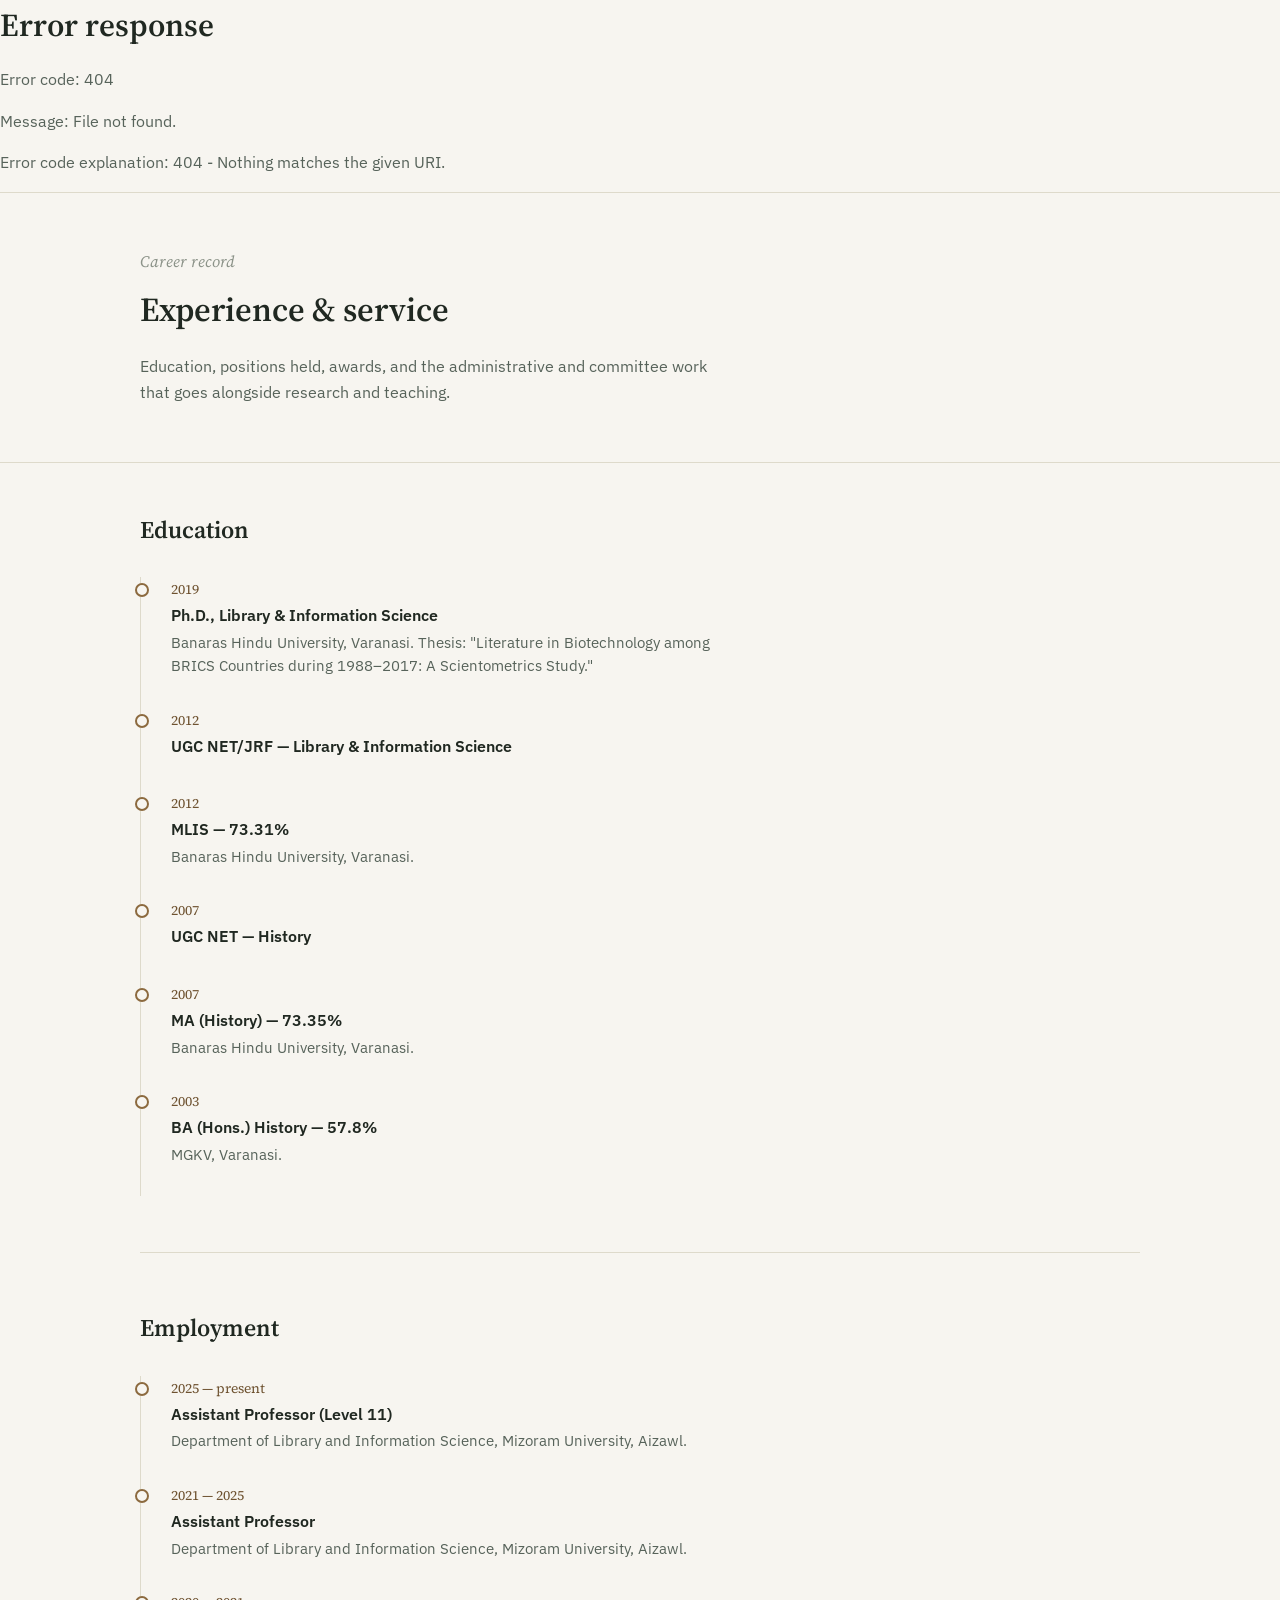
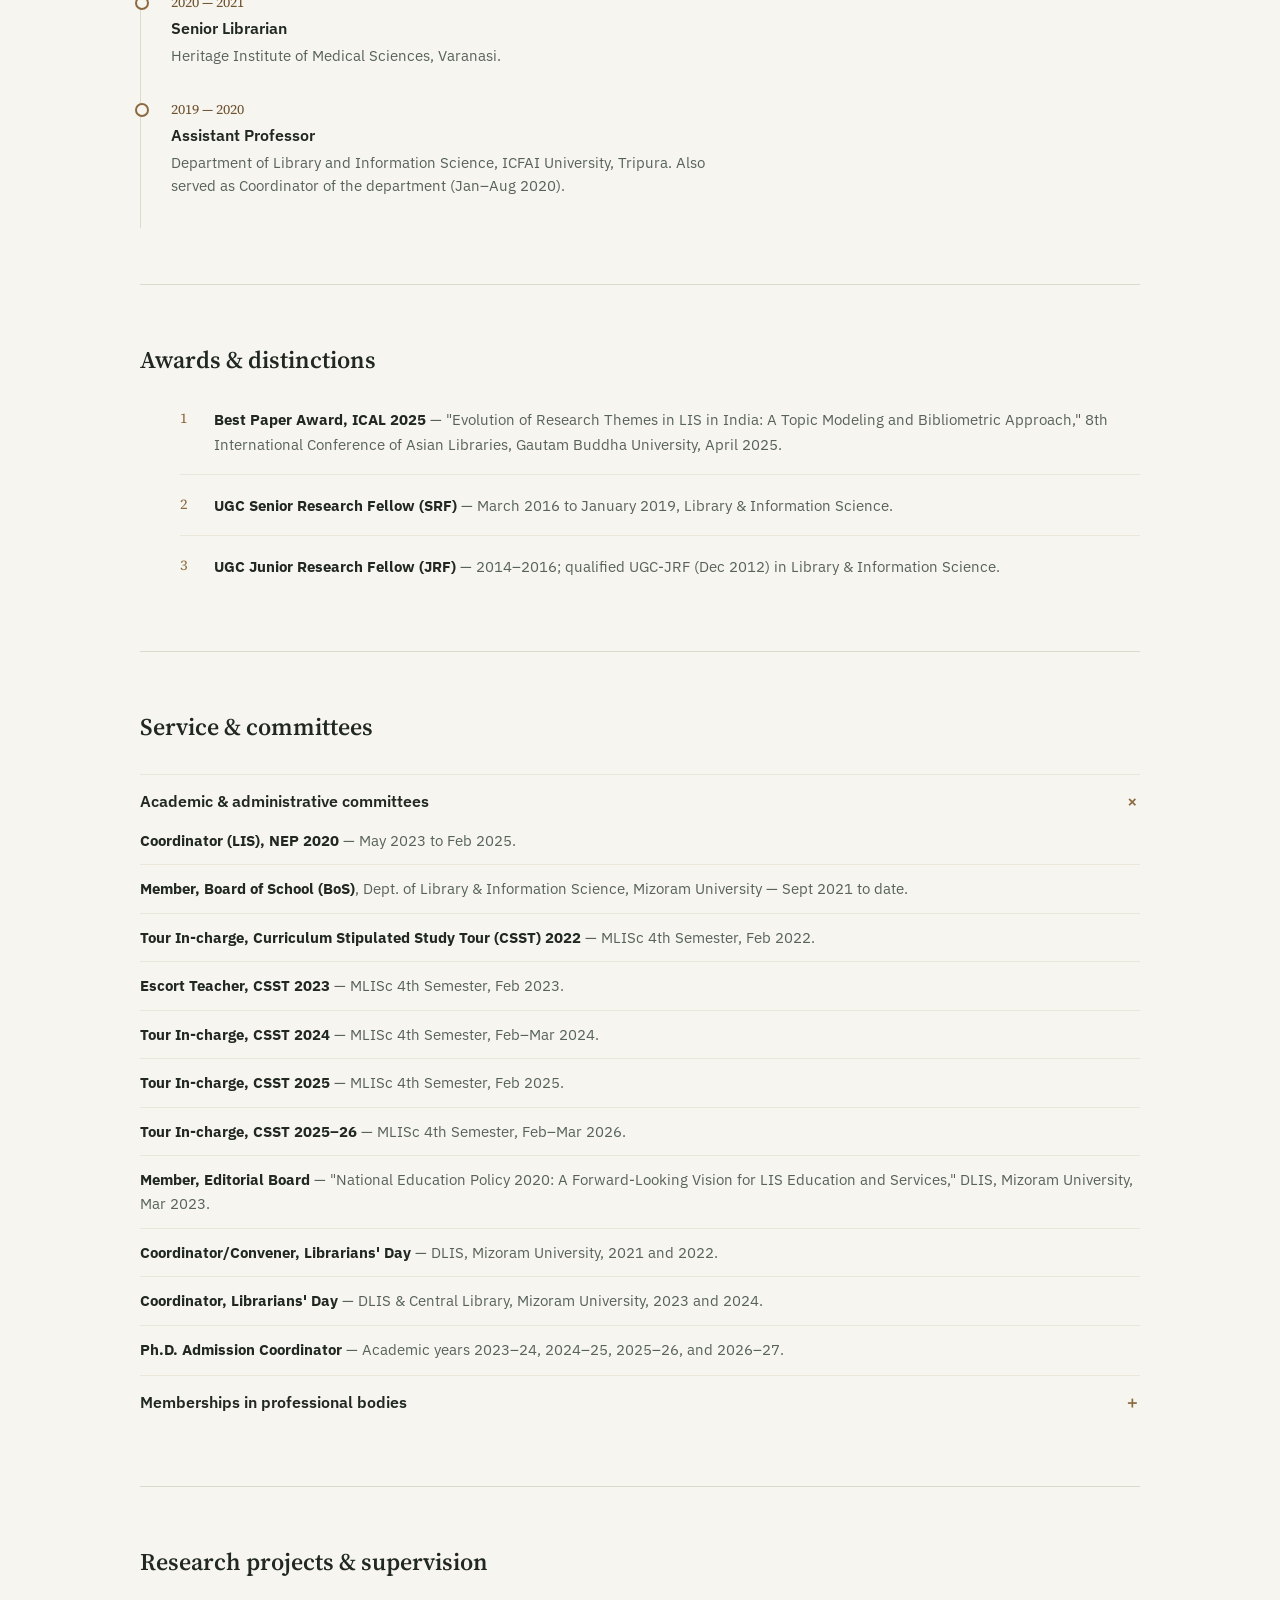
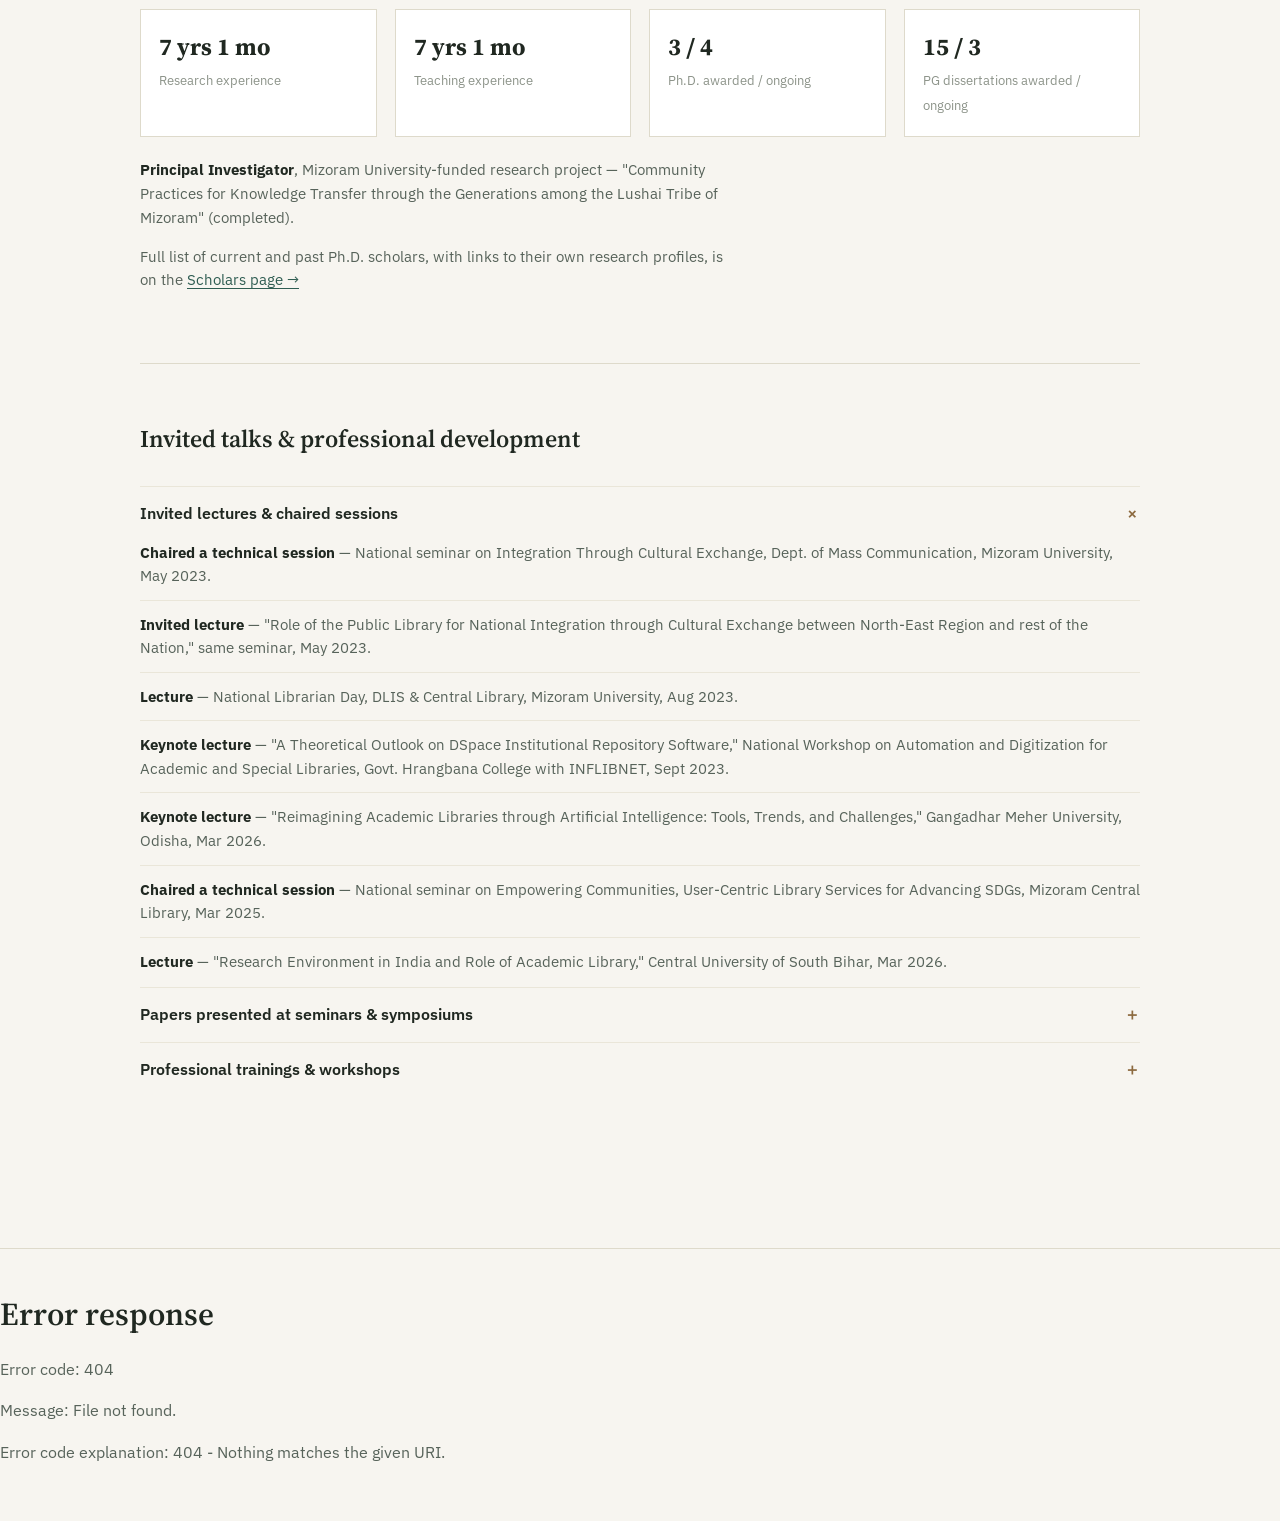
==== experience.html @ 2591b85b "Add files via upload personal website" ====
<!DOCTYPE html>
<html lang="en">
<head>
<meta charset="UTF-8">
<meta name="viewport" content="width=device-width, initial-scale=1.0">
<title>Experience — Manendra Kumar Singh, Ph.D</title>
<link rel="preconnect" href="https://fonts.googleapis.com">
<link rel="preconnect" href="https://fonts.gstatic.com" crossorigin>
<link href="https://fonts.googleapis.com/css2?family=Source+Serif+4:opsz,wght@8..60,400;8..60,600;8..60,700&family=IBM+Plex+Sans:wght@400;500;600&display=swap" rel="stylesheet">
<link rel="stylesheet" href="style.css">
</head>
<body data-page="experience">

<div id="site-nav" class="site-nav"></div>

<header class="page-head">
  <div class="wrap">
    <p class="page-kicker">Career record</p>
    <h1>Experience &amp; service</h1>
    <p class="lede">Education, positions held, awards, and the administrative and committee work that goes alongside research and teaching.</p>
  </div>
</header>

<main>
  <div class="wrap">

    <section style="padding-top:48px;">
      <h2>Education</h2>
      <ul class="timeline">
        <li><span class="tl-year">2019</span><div class="tl-title">Ph.D., Library &amp; Information Science</div><div class="tl-detail">Banaras Hindu University, Varanasi. Thesis: "Literature in Biotechnology among BRICS Countries during 1988–2017: A Scientometrics Study."</div></li>
        <li><span class="tl-year">2012</span><div class="tl-title">UGC NET/JRF — Library &amp; Information Science</div></li>
        <li><span class="tl-year">2012</span><div class="tl-title">MLIS — 73.31%</div><div class="tl-detail">Banaras Hindu University, Varanasi.</div></li>
        <li><span class="tl-year">2007</span><div class="tl-title">UGC NET — History</div></li>
        <li><span class="tl-year">2007</span><div class="tl-title">MA (History) — 73.35%</div><div class="tl-detail">Banaras Hindu University, Varanasi.</div></li>
        <li><span class="tl-year">2003</span><div class="tl-title">BA (Hons.) History — 57.8%</div><div class="tl-detail">MGKV, Varanasi.</div></li>
      </ul>
    </section>

    <section>
      <h2>Employment</h2>
      <ul class="timeline">
        <li><span class="tl-year">2025 — present</span><div class="tl-title">Assistant Professor (Level 11)</div><div class="tl-detail">Department of Library and Information Science, Mizoram University, Aizawl.</div></li>
        <li><span class="tl-year">2021 — 2025</span><div class="tl-title">Assistant Professor</div><div class="tl-detail">Department of Library and Information Science, Mizoram University, Aizawl.</div></li>
        <li><span class="tl-year">2020 — 2021</span><div class="tl-title">Senior Librarian</div><div class="tl-detail">Heritage Institute of Medical Sciences, Varanasi.</div></li>
        <li><span class="tl-year">2019 — 2020</span><div class="tl-title">Assistant Professor</div><div class="tl-detail">Department of Library and Information Science, ICFAI University, Tripura. Also served as Coordinator of the department (Jan–Aug 2020).</div></li>
      </ul>
    </section>

    <section>
      <h2>Awards &amp; distinctions</h2>
      <ol class="numbered-list">
        <li><b>Best Paper Award, ICAL 2025</b> — "Evolution of Research Themes in LIS in India: A Topic Modeling and Bibliometric Approach," 8th International Conference of Asian Libraries, Gautam Buddha University, April 2025.</li>
        <li><b>UGC Senior Research Fellow (SRF)</b> — March 2016 to January 2019, Library &amp; Information Science.</li>
        <li><b>UGC Junior Research Fellow (JRF)</b> — 2014–2016; qualified UGC-JRF (Dec 2012) in Library &amp; Information Science.</li>
      </ol>
    </section>

    <section>
      <h2>Service &amp; committees</h2>
      <details class="simple" open>
        <summary>Academic &amp; administrative committees <span class="summary-toggle">＋</span></summary>
        <ul>
          <li><b>Coordinator (LIS), NEP 2020</b> — May 2023 to Feb 2025.</li>
          <li><b>Member, Board of School (BoS)</b>, Dept. of Library &amp; Information Science, Mizoram University — Sept 2021 to date.</li>
          <li><b>Tour In-charge, Curriculum Stipulated Study Tour (CSST) 2022</b> — MLISc 4th Semester, Feb 2022.</li>
          <li><b>Escort Teacher, CSST 2023</b> — MLISc 4th Semester, Feb 2023.</li>
          <li><b>Tour In-charge, CSST 2024</b> — MLISc 4th Semester, Feb–Mar 2024.</li>
          <li><b>Tour In-charge, CSST 2025</b> — MLISc 4th Semester, Feb 2025.</li>
          <li><b>Tour In-charge, CSST 2025–26</b> — MLISc 4th Semester, Feb–Mar 2026.</li>
          <li><b>Member, Editorial Board</b> — "National Education Policy 2020: A Forward-Looking Vision for LIS Education and Services," DLIS, Mizoram University, Mar 2023.</li>
          <li><b>Coordinator/Convener, Librarians' Day</b> — DLIS, Mizoram University, 2021 and 2022.</li>
          <li><b>Coordinator, Librarians' Day</b> — DLIS &amp; Central Library, Mizoram University, 2023 and 2024.</li>
          <li><b>Ph.D. Admission Coordinator</b> — Academic years 2023–24, 2024–25, 2025–26, and 2026–27.</li>
        </ul>
      </details>
      <details class="simple">
        <summary>Memberships in professional bodies <span class="summary-toggle">＋</span></summary>
        <ul>
          <li><b>Indian Library Association (ILA)</b>, New Delhi — Life Member.</li>
          <li><b>Association for Information Science and Technology (ASIS&amp;T)</b> — Annual Member, Tier 2 Developing Nation Professional Frequency.</li>
        </ul>
      </details>
    </section>

    <section>
      <h2>Research projects &amp; supervision</h2>
      <div class="stat-grid">
        <div class="stat-card"><b>7 yrs 1 mo</b><span>Research experience</span></div>
        <div class="stat-card"><b>7 yrs 1 mo</b><span>Teaching experience</span></div>
        <div class="stat-card"><b>3 / 4</b><span>Ph.D. awarded / ongoing</span></div>
        <div class="stat-card"><b>15 / 3</b><span>PG dissertations awarded / ongoing</span></div>
      </div>
      <p style="margin-top:20px; font-size:.95rem;">
        <b style="color:var(--ink);">Principal Investigator</b>, Mizoram University-funded research project —
        "Community Practices for Knowledge Transfer through the Generations among the Lushai Tribe of
        Mizoram" (completed).
      </p>
      <p style="font-size:.92rem;">Full list of current and past Ph.D. scholars, with links to their own research profiles, is on the <a href="scholars.html">Scholars page →</a></p>
    </section>

    <section>
      <h2>Invited talks &amp; professional development</h2>
      <details class="simple" open>
        <summary>Invited lectures &amp; chaired sessions <span class="summary-toggle">＋</span></summary>
        <ul>
          <li><b>Chaired a technical session</b> — National seminar on Integration Through Cultural Exchange, Dept. of Mass Communication, Mizoram University, May 2023.</li>
          <li><b>Invited lecture</b> — "Role of the Public Library for National Integration through Cultural Exchange between North-East Region and rest of the Nation," same seminar, May 2023.</li>
          <li><b>Lecture</b> — National Librarian Day, DLIS &amp; Central Library, Mizoram University, Aug 2023.</li>
          <li><b>Keynote lecture</b> — "A Theoretical Outlook on DSpace Institutional Repository Software," National Workshop on Automation and Digitization for Academic and Special Libraries, Govt. Hrangbana College with INFLIBNET, Sept 2023.</li>
          <li><b>Keynote lecture</b> — "Reimagining Academic Libraries through Artificial Intelligence: Tools, Trends, and Challenges," Gangadhar Meher University, Odisha, Mar 2026.</li>
          <li><b>Chaired a technical session</b> — National seminar on Empowering Communities, User-Centric Library Services for Advancing SDGs, Mizoram Central Library, Mar 2025.</li>
          <li><b>Lecture</b> — "Research Environment in India and Role of Academic Library," Central University of South Bihar, Mar 2026.</li>
        </ul>
      </details>
      <details class="simple">
        <summary>Papers presented at seminars &amp; symposiums <span class="summary-toggle">＋</span></summary>
        <ul>
          <li>Digital India and Library Professionals — National Seminar on Librarianship in the 21st Century, BHU, Feb 2016.</li>
          <li>Role of Digital India Project in Community Information Service — National Conference on Conceptualizing the Social Responsibilities of Libraries, BHU, Mar 2017.</li>
          <li>Use of Open-Source Learning Management System in Indian Public Libraries — BHU, Nov 2017.</li>
          <li>Kumar Sumit &amp; <b>Manendra Kumar Singh</b>, "Beyond Vocabulary: Reclaiming Subject Access for Indigenous and Minority Knowledge Communities" — IFLA WLIC, Busan, South Korea, Aug 2026.</li>
          <li>Kumar Sumit &amp; <b>Manendra Kumar Singh</b>, "Beyond Publication Growth: Measuring Semantic Maturity in Scholarly Topics" — SIG MET-STI Symposium, 89th ASIS&amp;T Annual Meeting, Bangkok, Nov 2026.</li>
          <li>Kumar Sumit &amp; <b>Manendra Kumar Singh</b>, "Bridging Representation Gaps: Culturally Grounded Retrieval in Indigenous Multilingual OPACs" (poster) — 89th ASIS&amp;T Annual Meeting, Bangkok, Nov 2026.</li>
        </ul>
      </details>
      <details class="simple">
        <summary>Professional trainings &amp; workshops <span class="summary-toggle">＋</span></summary>
        <ul>
          <li>National Workshop on Library Automation (KOHA), Content Management (Joomla) &amp; Data Migration — Biju Patnaik Central Library, NIT Rourkela, May 2014.</li>
          <li>Author Workshop — Springer Nature, BHU &amp; IIT (BHU) Varanasi, Oct 2016.</li>
          <li>Literature Search: Tools &amp; Techniques — National Workshop on Research Methodology, Parshwanath Vidyapeeth, Varanasi, May 2017.</li>
          <li>SAKSHAM-IT Champion Training Program — Microsoft, BHU, Dec 2017.</li>
          <li>4-Week Induction/Orientation Program for Faculty — Teaching Learning Centre, Ramanujan College, University of Delhi, Jun–Jul 2021.</li>
          <li>Refresher Course in Library and Information Science — UGC &amp; HRDC, Mizoram University, Oct 2022.</li>
          <li>Hands-on Workshop on ICT (FDP) — NIEPA New Delhi with Dept. of Education, Mizoram University, Dec 2023.</li>
          <li>DELNET IIT-Delhi Webinar — "CORAL: An Open Source Electronic Resource Management Software," Mar 2024.</li>
          <li>DELNET IIT-Delhi Webinar — "Unleashing the Power of Data Analytics: Shaping the Future of an Innovative Research Ecosystem," Mar 2024.</li>
          <li>NEP 2020 Orientation &amp; Sensitization Programme (MM-TTP) — Central University of Punjab, Bathinda, Aug 2024.</li>
          <li>Workshop on Digital Media Text Analysis — DLIS &amp; Dept. of Mass Communication with DST-TEC, Mizoram University, Sept 2024.</li>
        </ul>
      </details>
    </section>

  </div>
</main>

<footer id="site-footer" class="site-foot"></footer>

<script src="script.js"></script>
</body>
</html>
---- style.css ----
/* ---------------------------------------------------
   Dr. Manendra Kumar Singh — multi-page academic site
   Tokens (carried over from the CV site for brand continuity)
--------------------------------------------------- */
:root{
  --bg:        #F7F5F0;
  --surface:   #FFFFFF;
  --ink:       #202821;
  --ink-soft:  #57635A;
  --ink-faint: #8C9389;
  --accent:    #8C6A3F;
  --accent-ink:#6E5230;
  --pine:      #2F5D52;
  --pine-soft: #E7EEEB;
  --line:      #DEDACB;
  --line-soft: #EAE6D9;

  --serif: "Source Serif 4", Georgia, "Times New Roman", serif;
  --sans:  "IBM Plex Sans", -apple-system, BlinkMacSystemFont, "Segoe UI", sans-serif;

  --page-max: 1080px;
}

*{ box-sizing:border-box; }
html{ scroll-behavior:smooth; }
@media (prefers-reduced-motion: reduce){
  html{ scroll-behavior:auto; }
  *{ animation-duration:.01ms !important; transition-duration:.01ms !important; }
}

body{
  margin:0;
  background:var(--bg);
  color:var(--ink);
  font-family:var(--sans);
  font-size:16px;
  line-height:1.6;
  -webkit-font-smoothing:antialiased;
}

a{ color:var(--pine); text-decoration-thickness:1px; text-underline-offset:3px; }
a:hover{ color:var(--accent-ink); }
a:focus-visible, button:focus-visible, summary:focus-visible{
  outline:2px solid var(--pine);
  outline-offset:3px;
}

h1,h2,h3,h4{ font-family:var(--serif); font-weight:600; color:var(--ink); margin:0 0 .5em; }
p{ margin:0 0 1em; color:var(--ink-soft); max-width:66ch; }
ul{ margin:0; padding:0; }
li{ list-style:none; }

.wrap{ max-width:var(--page-max); margin:0 auto; padding:0 40px; }

/* ---------------------------------------------------
   Navbar
--------------------------------------------------- */
.site-nav{
  position:sticky;
  top:0;
  z-index:50;
  background:rgba(247,245,240,.92);
  backdrop-filter:blur(6px);
  border-bottom:1px solid var(--line);
}
.nav-inner{
  max-width:var(--page-max);
  margin:0 auto;
  padding:0 40px;
  display:flex;
  align-items:center;
  justify-content:space-between;
  height:68px;
}
.nav-brand{
  font-family:var(--serif);
  font-size:1.05rem;
  color:var(--ink);
  text-decoration:none;
}
.nav-brand span{ color:var(--ink-faint); font-size:.85rem; display:block; font-family:var(--sans); }
.nav-links{ display:flex; align-items:center; gap:28px; }
.nav-links a{
  font-size:.92rem;
  color:var(--ink-soft);
  text-decoration:none;
}
.nav-links a:hover{ color:var(--ink); }
.nav-links a.current{ color:var(--ink); font-weight:600; border-bottom:2px solid var(--accent); padding-bottom:4px; }
.nav-cv{
  padding:8px 16px;
  background:var(--ink);
  color:var(--bg) !important;
  font-size:.85rem;
  font-weight:600;
  text-decoration:none !important;
  border:1px solid var(--ink);
}
.nav-cv:hover{ background:var(--pine); border-color:var(--pine); }

.nav-toggle{ display:none; background:none; border:1px solid var(--line); padding:8px 10px; font-size:1rem; cursor:pointer; color:var(--ink); }

@media (max-width:820px){
  .nav-inner{ padding:0 20px; }
  .nav-links{
    position:absolute;
    top:68px; left:0; right:0;
    background:var(--bg);
    border-bottom:1px solid var(--line);
    flex-direction:column;
    align-items:flex-start;
    gap:0;
    padding:8px 20px 16px;
    display:none;
  }
  .nav-links.open{ display:flex; }
  .nav-links a{ width:100%; padding:12px 0; border-bottom:1px solid var(--line-soft); }
  .nav-links a.current{ border-bottom:1px solid var(--line-soft); }
  .nav-cv{ margin-top:8px; }
  .nav-toggle{ display:block; }
}

/* ---------------------------------------------------
   Page header (per-page title band)
--------------------------------------------------- */
.page-head{ padding:56px 0 40px; border-bottom:1px solid var(--line); }
.page-kicker{ font-family:var(--serif); font-style:italic; color:var(--ink-faint); margin-bottom:8px; }
.page-head h1{ font-size:2.1rem; max-width:24ch; }
.page-head .lede{ font-size:1.02rem; max-width:60ch; }

main{ padding-bottom:96px; }
section{ padding:56px 0; border-bottom:1px solid var(--line); }
section:last-of-type{ border-bottom:none; }
.section-label{
  font-family:var(--serif);
  font-size:.85rem;
  color:var(--accent);
  margin-bottom:6px;
}
section > h2{ font-size:1.5rem; margin-bottom:28px; }

/* ---------------------------------------------------
   Hero (home page)
--------------------------------------------------- */
.hero{ padding:64px 0 0; border-bottom:none; }
.hero-grid{ display:grid; grid-template-columns:1.3fr .7fr; gap:56px; align-items:center; }
.hero-eyebrow{ font-size:.9rem; color:var(--ink-faint); margin-bottom:14px; }
.hero h1{ font-size:2.9rem; line-height:1.12; max-width:15ch; margin-bottom:20px; }
.hero .lede{ font-size:1.1rem; max-width:56ch; }
.hero-actions{ display:flex; gap:12px; margin-top:28px; flex-wrap:wrap; }
.btn{
  display:inline-block;
  padding:11px 20px;
  font-size:.9rem;
  font-weight:600;
  text-decoration:none !important;
  border:1px solid var(--ink);
}
.btn-solid{ background:var(--ink); color:var(--bg) !important; }
.btn-solid:hover{ background:var(--pine); border-color:var(--pine); }
.btn-outline{ background:transparent; color:var(--ink) !important; }
.btn-outline:hover{ border-color:var(--pine); color:var(--pine) !important; }

.hero-photo{
  width:100%;
  aspect-ratio:1/1.05;
  object-fit:cover;
  object-position:top center;
  border:1px solid var(--line);
  background:var(--surface);
}

.icon-row{ display:flex; gap:16px; margin-top:22px; flex-wrap:wrap; }
.icon-row a{ font-size:.85rem; color:var(--ink-soft); text-decoration:none; }
.icon-row a:hover{ color:var(--pine); }

/* ---- Stat strip ---- */
.stat-strip{
  display:grid;
  grid-template-columns:repeat(4,1fr);
  border:1px solid var(--line);
  margin-top:56px;
}
.stat-strip .stat{
  padding:24px 22px;
  border-right:1px solid var(--line);
}
.stat-strip .stat:last-child{ border-right:none; }
.stat-strip b{ display:block; font-family:var(--serif); font-size:2rem; }
.stat-strip span{ font-size:.8rem; color:var(--ink-faint); }

/* ---- Research narrative blocks ---- */
.research-grid{ display:grid; grid-template-columns:repeat(3,1fr); gap:28px; margin-top:32px; }
.research-card{ border-top:2px solid var(--accent); padding-top:14px; }
.research-card h3{ font-size:1.05rem; margin-bottom:8px; }
.research-card p{ font-size:.92rem; }

.pill-list{ display:flex; flex-wrap:wrap; gap:10px; margin-top:20px; }
.pill-list li{ font-size:.85rem; padding:7px 14px; border:1px solid var(--line); color:var(--ink-soft); background:var(--surface); }

/* ---- Highlights strip ---- */
.highlight-card{
  display:flex;
  gap:18px;
  align-items:flex-start;
  padding:20px;
  background:var(--surface);
  border:1px solid var(--line);
  margin-top:16px;
}
.highlight-card .mark{ font-family:var(--serif); color:var(--accent); font-size:1.1rem; }
.highlight-card h4{ font-size:.98rem; margin-bottom:4px; }
.highlight-card p{ font-size:.88rem; margin:0; }

/* ---------------------------------------------------
   Publications page
--------------------------------------------------- */
.pub-cat-block{ margin-bottom:44px; }
.pub-cat-head{ display:flex; align-items:baseline; justify-content:space-between; border-bottom:1px solid var(--line); padding-bottom:10px; margin-bottom:20px; }
.pub-cat-head h2{ font-size:1.2rem; margin:0; }
.pub-cat-head .count{ font-size:.8rem; color:var(--ink-faint); }

.pub-card{ padding:16px 0; border-bottom:1px solid var(--line-soft); }
.pub-card:last-child{ border-bottom:none; }
.pub-kicker{ font-size:.75rem; color:var(--ink-faint); text-transform:uppercase; letter-spacing:.04em; margin-bottom:4px; }
.pub-title{ font-family:var(--serif); font-size:1.02rem; margin-bottom:4px; }
.pub-title a{ color:var(--ink); }
.pub-title a:hover{ color:var(--pine); }
.pub-meta{ font-size:.86rem; color:var(--ink-soft); margin:0; }
.pub-meta b{ color:var(--ink); }

details.pub-toggle{ margin-top:8px; }
details.pub-toggle summary{
  cursor:pointer; list-style:none; display:flex; align-items:center; gap:8px;
  font-size:.88rem; color:var(--pine); font-weight:600;
}
details.pub-toggle summary::-webkit-details-marker{ display:none; }
details.pub-toggle summary::after{ content:"Show all →"; }
details.pub-toggle[open] summary::after{ content:"Show fewer ↑"; }

/* ---------------------------------------------------
   Timeline (experience page)
--------------------------------------------------- */
.timeline{ border-left:1px solid var(--line); margin-top:8px; }
.timeline li{ position:relative; padding:2px 0 30px 30px; }
.timeline li::before{
  content:""; position:absolute; left:-6px; top:6px; width:10px; height:10px;
  background:var(--bg); border:2px solid var(--accent); border-radius:50%;
}
.tl-year{ font-family:var(--serif); font-size:.86rem; color:var(--accent-ink); display:block; margin-bottom:2px; }
.tl-title{ font-weight:600; margin-bottom:2px; }
.tl-detail{ font-size:.92rem; color:var(--ink-soft); max-width:62ch; }

.numbered-list{ counter-reset:item; }
.numbered-list li{
  counter-increment:item; position:relative; padding:0 0 18px 34px; color:var(--ink-soft);
  font-size:.95rem; border-bottom:1px solid var(--line-soft); margin-bottom:18px;
}
.numbered-list li:last-child{ border-bottom:none; margin-bottom:0; padding-bottom:0; }
.numbered-list li::before{ content:counter(item); position:absolute; left:0; top:0; font-family:var(--serif); color:var(--accent); font-size:.9rem; }
.numbered-list li b{ color:var(--ink); }

details.simple{ border-top:1px solid var(--line-soft); padding:14px 0; }
details.simple summary{ cursor:pointer; list-style:none; font-weight:600; display:flex; justify-content:space-between; align-items:center; }
details.simple summary::-webkit-details-marker{ display:none; }
details.simple .summary-toggle{ color:var(--accent); }
details.simple[open] .summary-toggle{ transform:rotate(45deg); display:inline-block; }
details.simple ul{ margin-top:14px; }
details.simple ul li{ padding:0 0 12px; font-size:.92rem; color:var(--ink-soft); border-bottom:1px solid var(--line-soft); margin-bottom:12px; }
details.simple ul li:last-child{ border:none; margin:0; padding:0; }
details.simple ul li b{ color:var(--ink); }

.sup-table{ width:100%; border-collapse:collapse; font-size:.9rem; margin-top:12px; }
.sup-table th{ text-align:left; font-family:var(--serif); font-weight:600; padding:8px 12px 8px 0; border-bottom:1px solid var(--line); color:var(--ink-faint); font-size:.78rem; }
.sup-table td{ padding:12px 12px 12px 0; border-bottom:1px solid var(--line-soft); color:var(--ink-soft); vertical-align:top; }
.sup-table td:first-child{ color:var(--ink); font-weight:600; width:1%; white-space:nowrap; }
.status{ display:inline-block; padding:2px 8px; font-size:.72rem; border:1px solid var(--line); color:var(--ink-soft); }
.status.done{ border-color:var(--pine); color:var(--pine); }

.stat-grid{ display:grid; grid-template-columns:repeat(auto-fit,minmax(150px,1fr)); gap:18px; margin-bottom:8px; }
.stat-card{ border:1px solid var(--line); background:var(--surface); padding:18px; }
.stat-card b{ display:block; font-family:var(--serif); font-size:1.5rem; }
.stat-card span{ font-size:.8rem; color:var(--ink-faint); }

/* ---------------------------------------------------
   Scholars page — card grid
--------------------------------------------------- */
.scholar-grid{ display:grid; grid-template-columns:repeat(auto-fill,minmax(240px,1fr)); gap:28px; margin-top:8px; }
.scholar-card{ border:1px solid var(--line); background:var(--surface); display:flex; flex-direction:column; }
.scholar-photo{
  width:100%; aspect-ratio:1/1; object-fit:cover; object-position:top center;
  background:var(--pine-soft); display:flex; align-items:center; justify-content:center;
  color:var(--ink-faint); font-family:var(--serif); font-size:.85rem; text-align:center; padding:16px;
  border-bottom:1px solid var(--line);
}
.scholar-photo.placeholder{ border-bottom-style:dashed; }
.scholar-body{ padding:18px; display:flex; flex-direction:column; gap:8px; flex:1; }
.scholar-name{ font-family:var(--serif); font-size:1.05rem; }
.scholar-thesis{ font-size:.86rem; color:var(--ink-soft); flex:1; }
.scholar-foot{ display:flex; align-items:center; justify-content:space-between; margin-top:auto; padding-top:8px; }
.scholar-link{ font-size:.82rem; font-weight:600; }
.scholar-link.placeholder{ color:var(--ink-faint); border-bottom:1px dashed var(--ink-faint); text-decoration:none; }

/* ---------------------------------------------------
   Footer
--------------------------------------------------- */
.site-foot{ border-top:1px solid var(--line); padding:40px 0; }
.foot-inner{ display:flex; justify-content:space-between; align-items:flex-start; flex-wrap:wrap; gap:24px; }
.foot-inner .contact-links{ display:flex; gap:18px; flex-wrap:wrap; }
.foot-inner .contact-links a{ font-size:.85rem; color:var(--ink-soft); text-decoration:none; }
.foot-inner .contact-links a:hover{ color:var(--pine); }
.foot-copy{ font-size:.8rem; color:var(--ink-faint); }

/* ---------------------------------------------------
   Responsive
--------------------------------------------------- */
@media (max-width:820px){
  .wrap{ padding:0 20px; }
  .hero-grid{ grid-template-columns:1fr; }
  .hero h1{ font-size:2.1rem; }
  .hero-photo{ max-width:260px; }
  .stat-strip{ grid-template-columns:repeat(2,1fr); }
  .stat-strip .stat:nth-child(2){ border-right:none; }
  .research-grid{ grid-template-columns:1fr; }
  .page-head{ padding:36px 0 28px; }
  section{ padding:40px 0; }
}
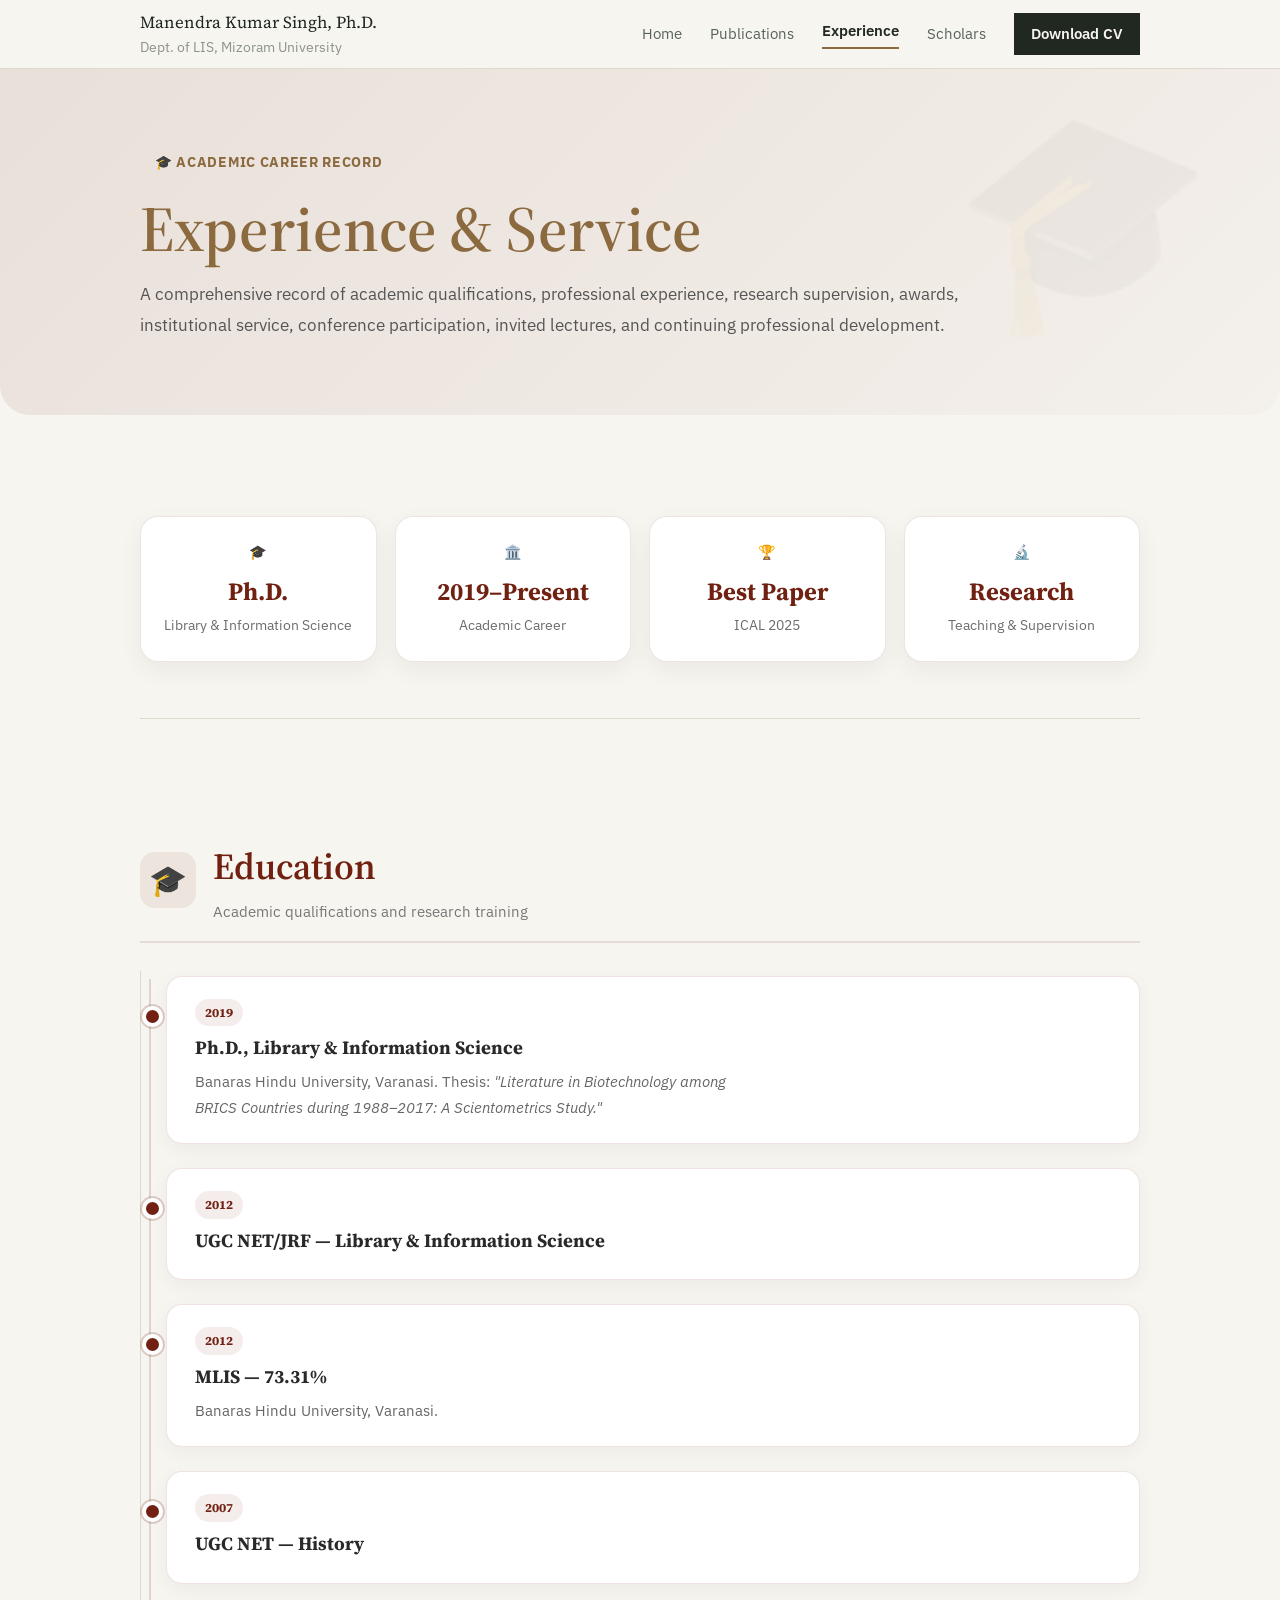
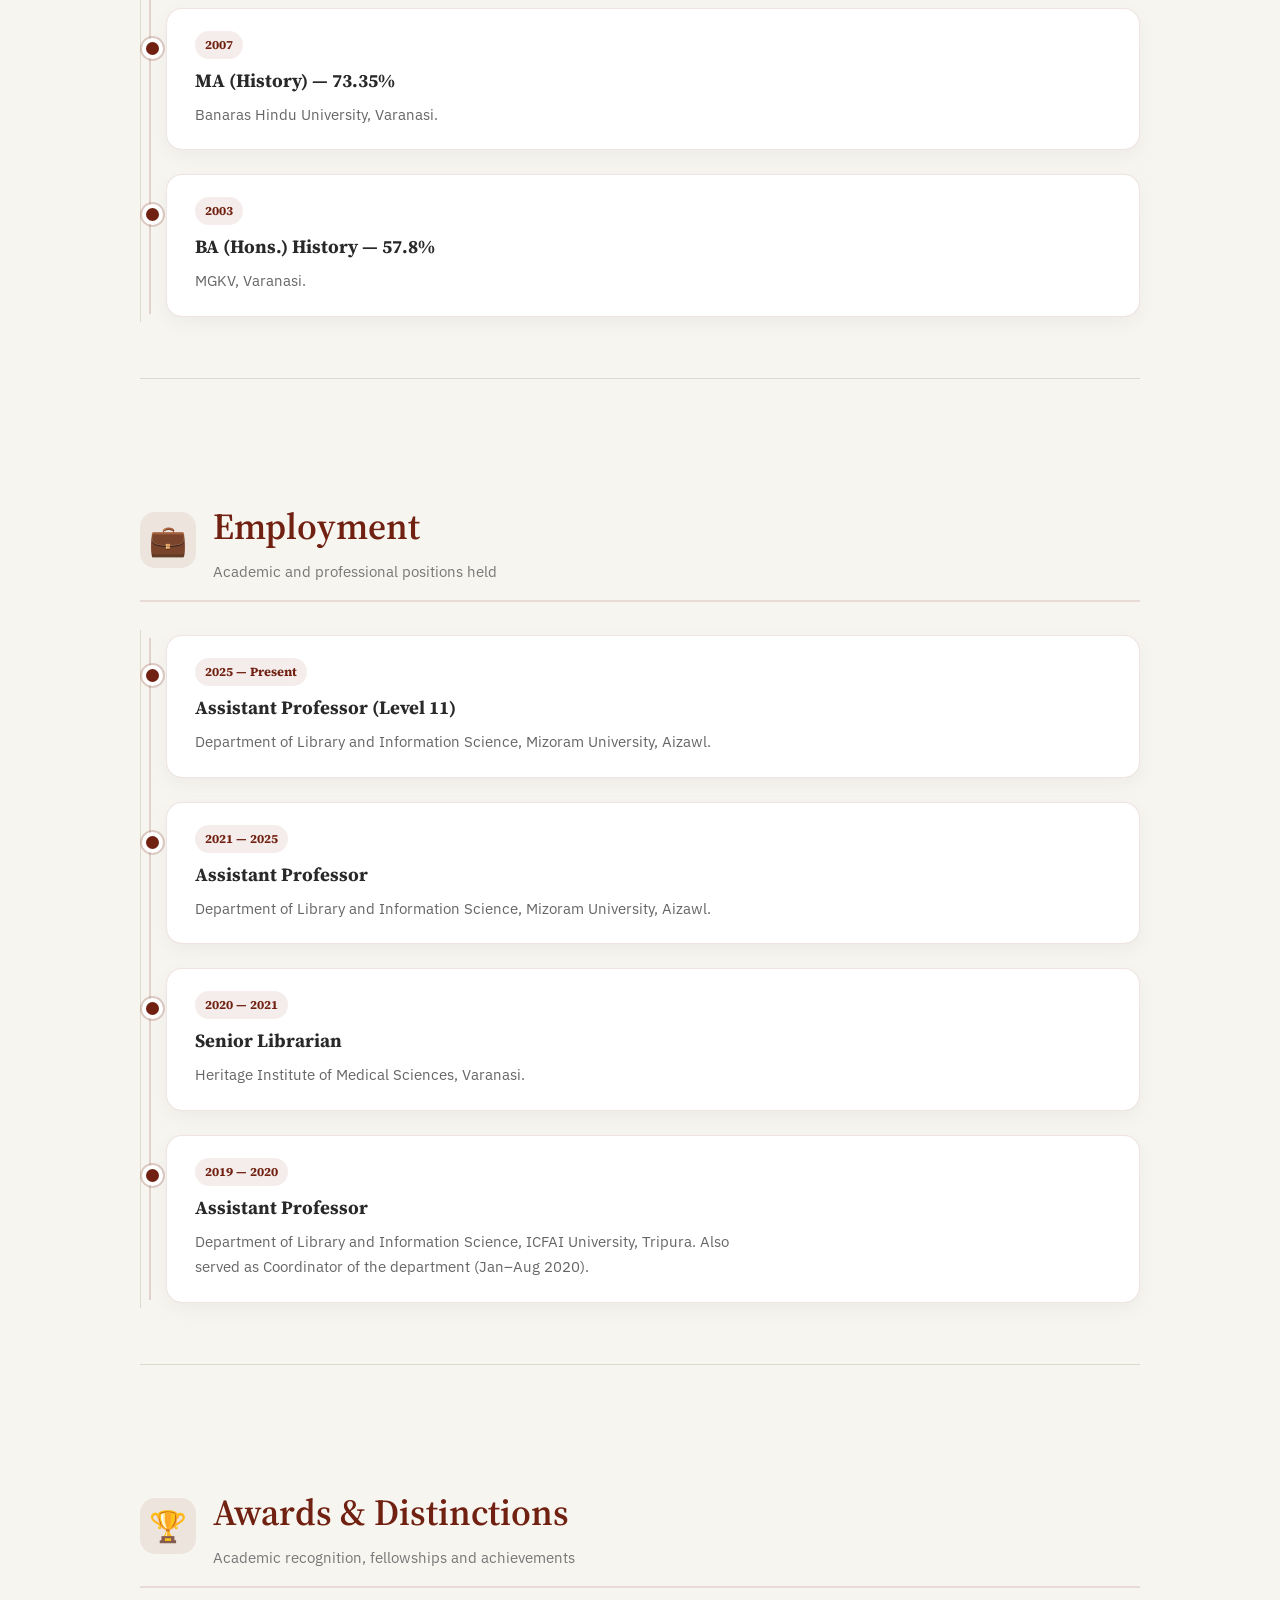
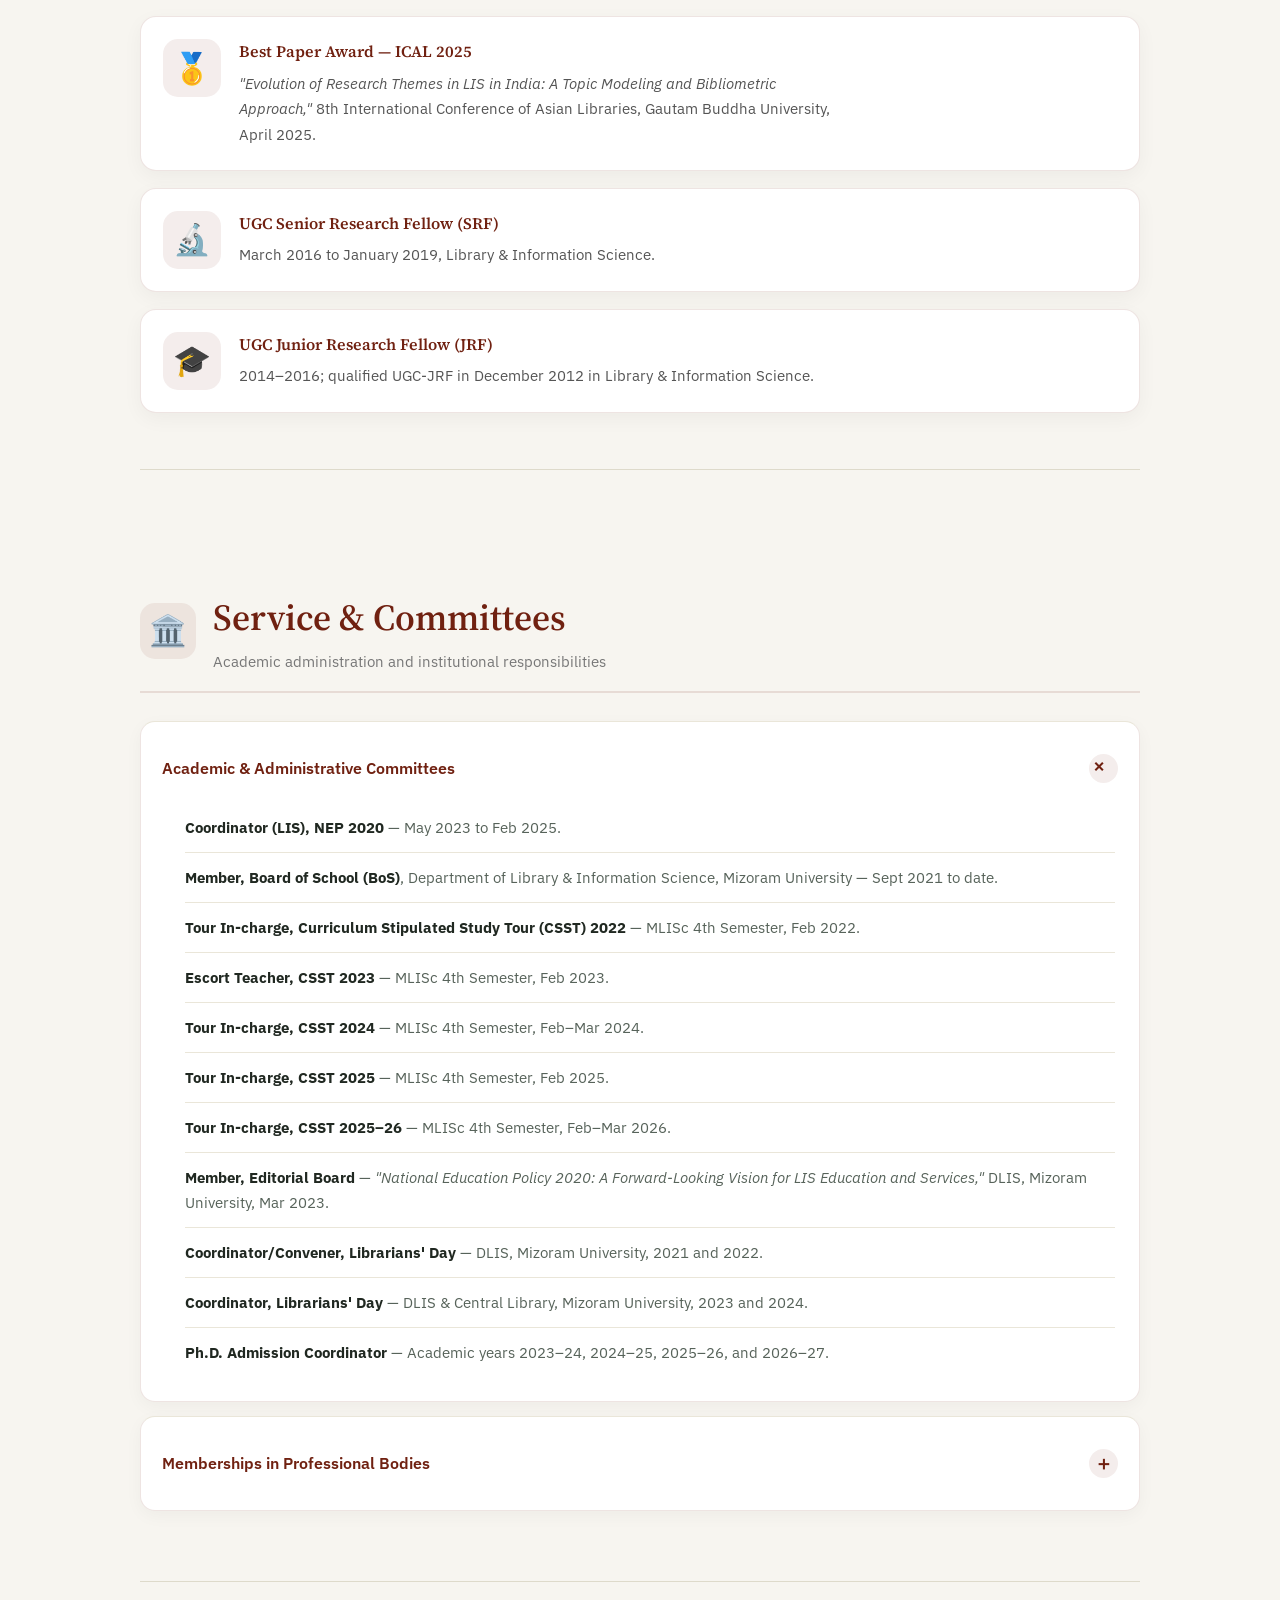
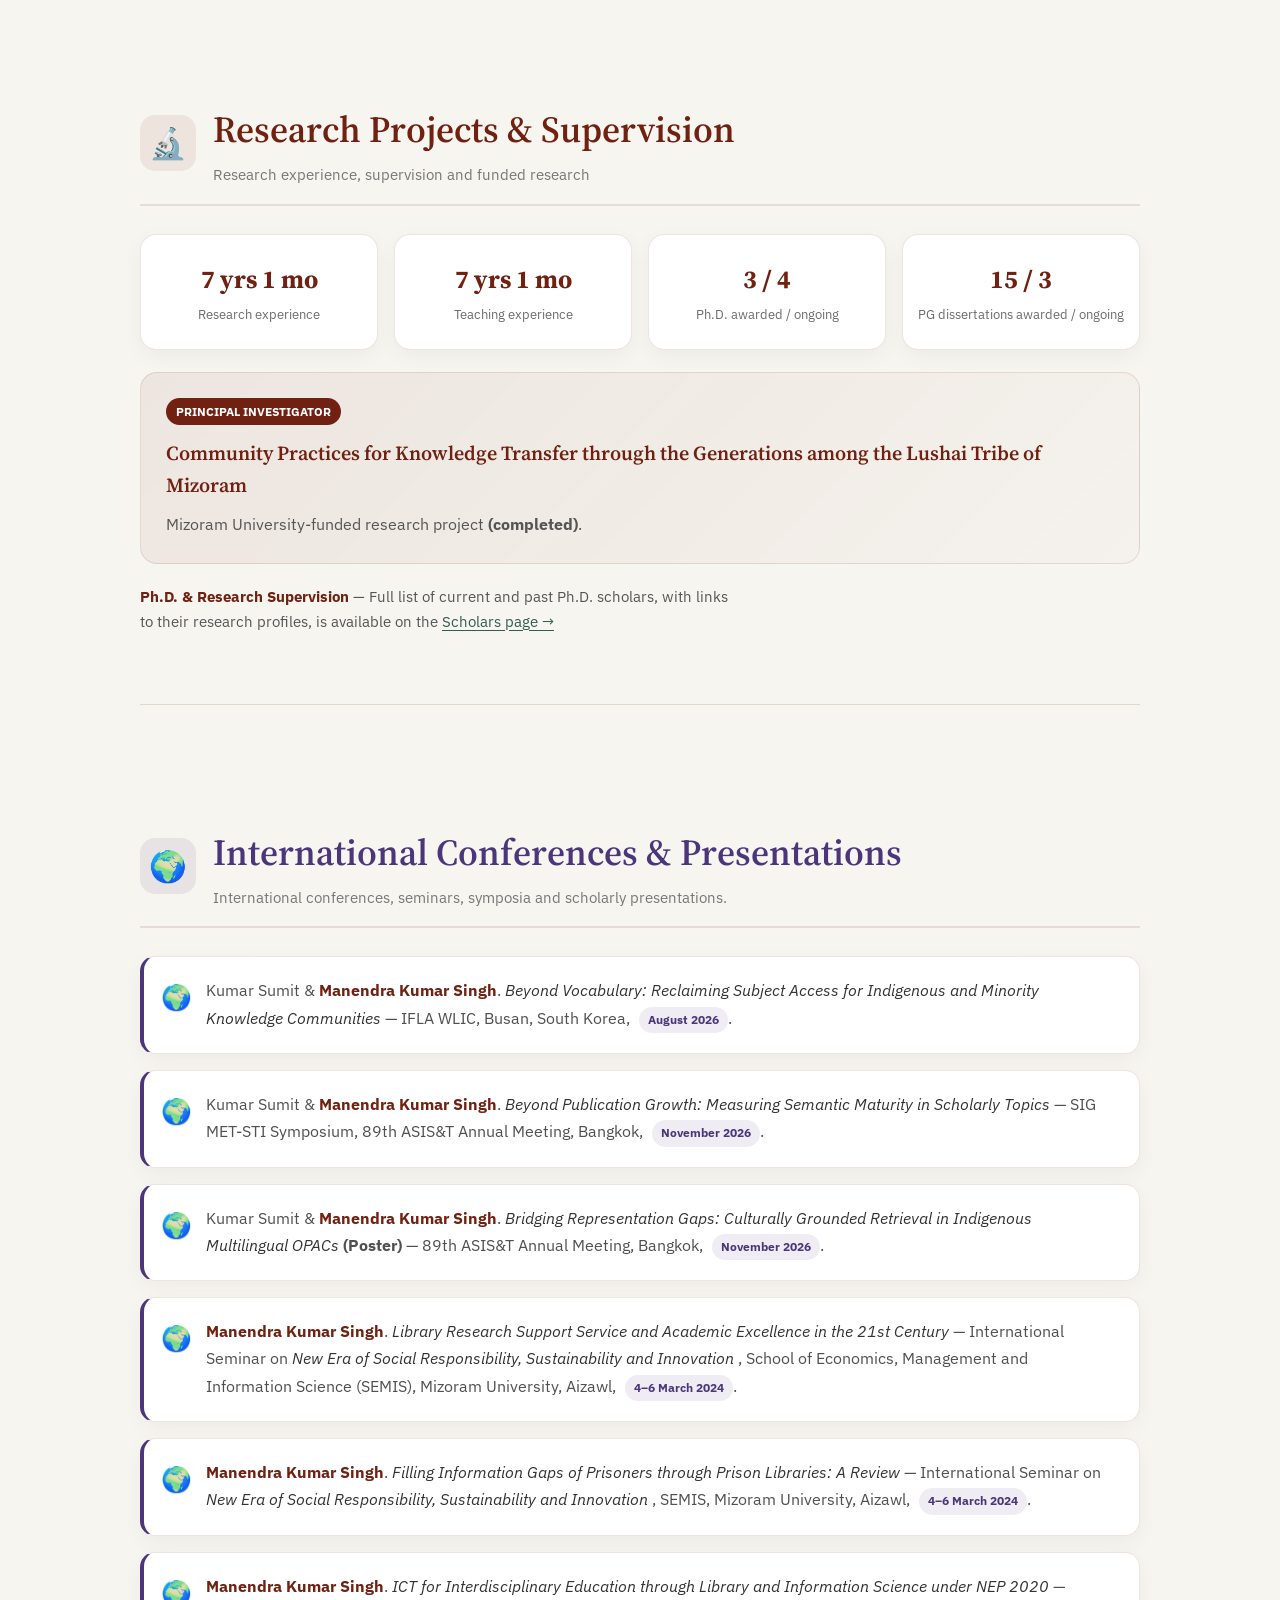
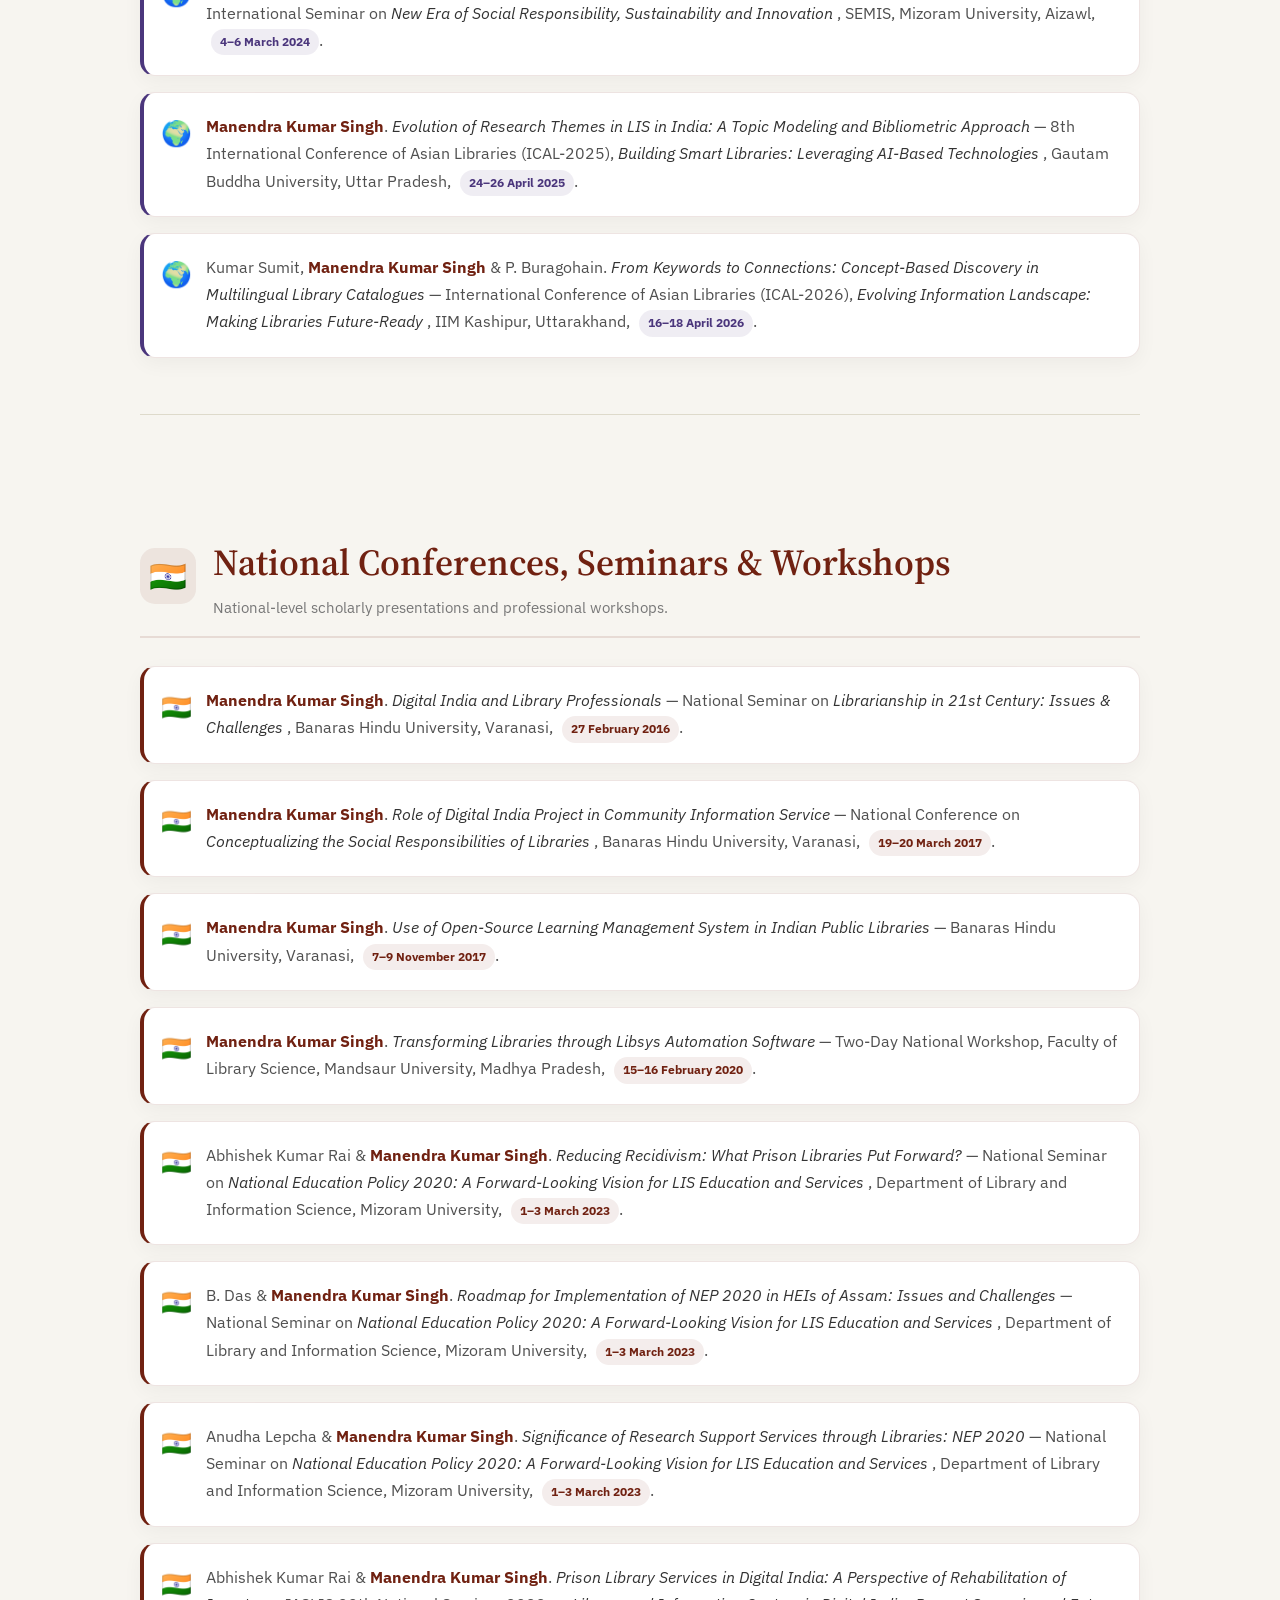
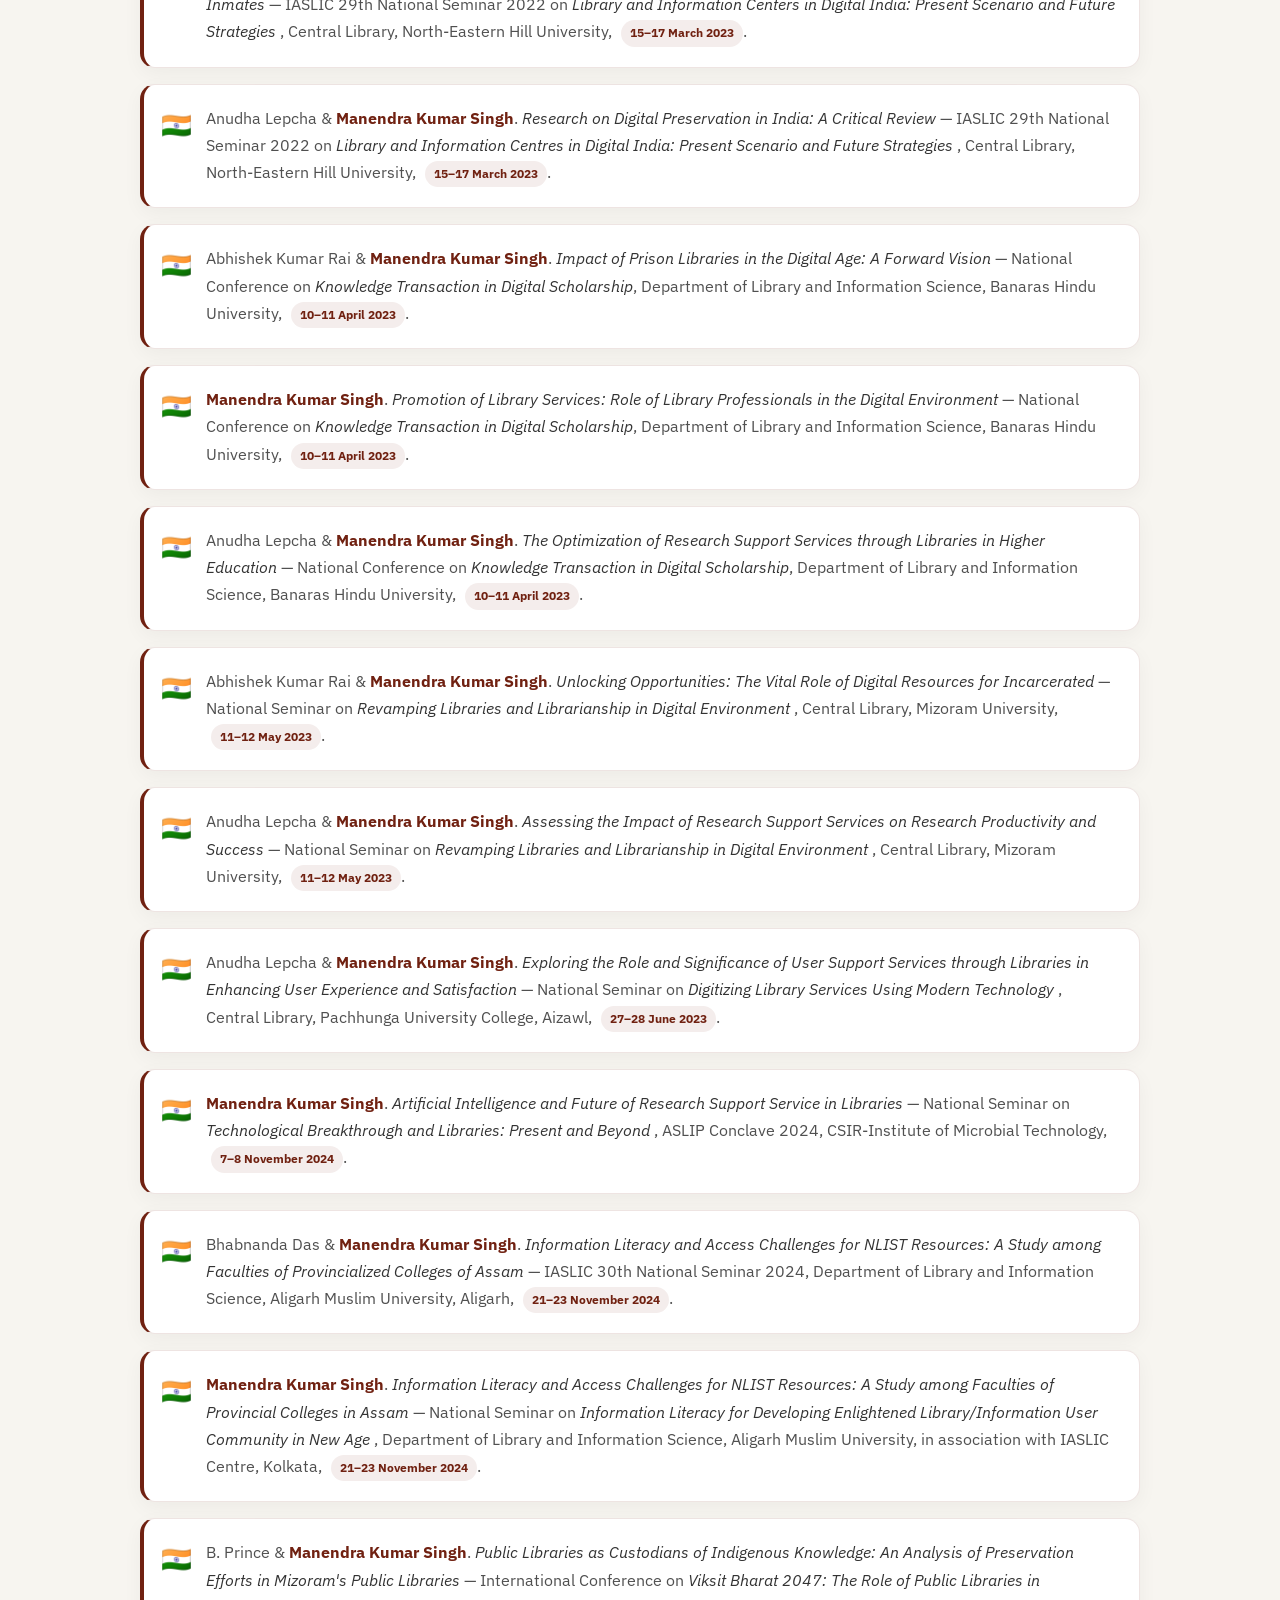
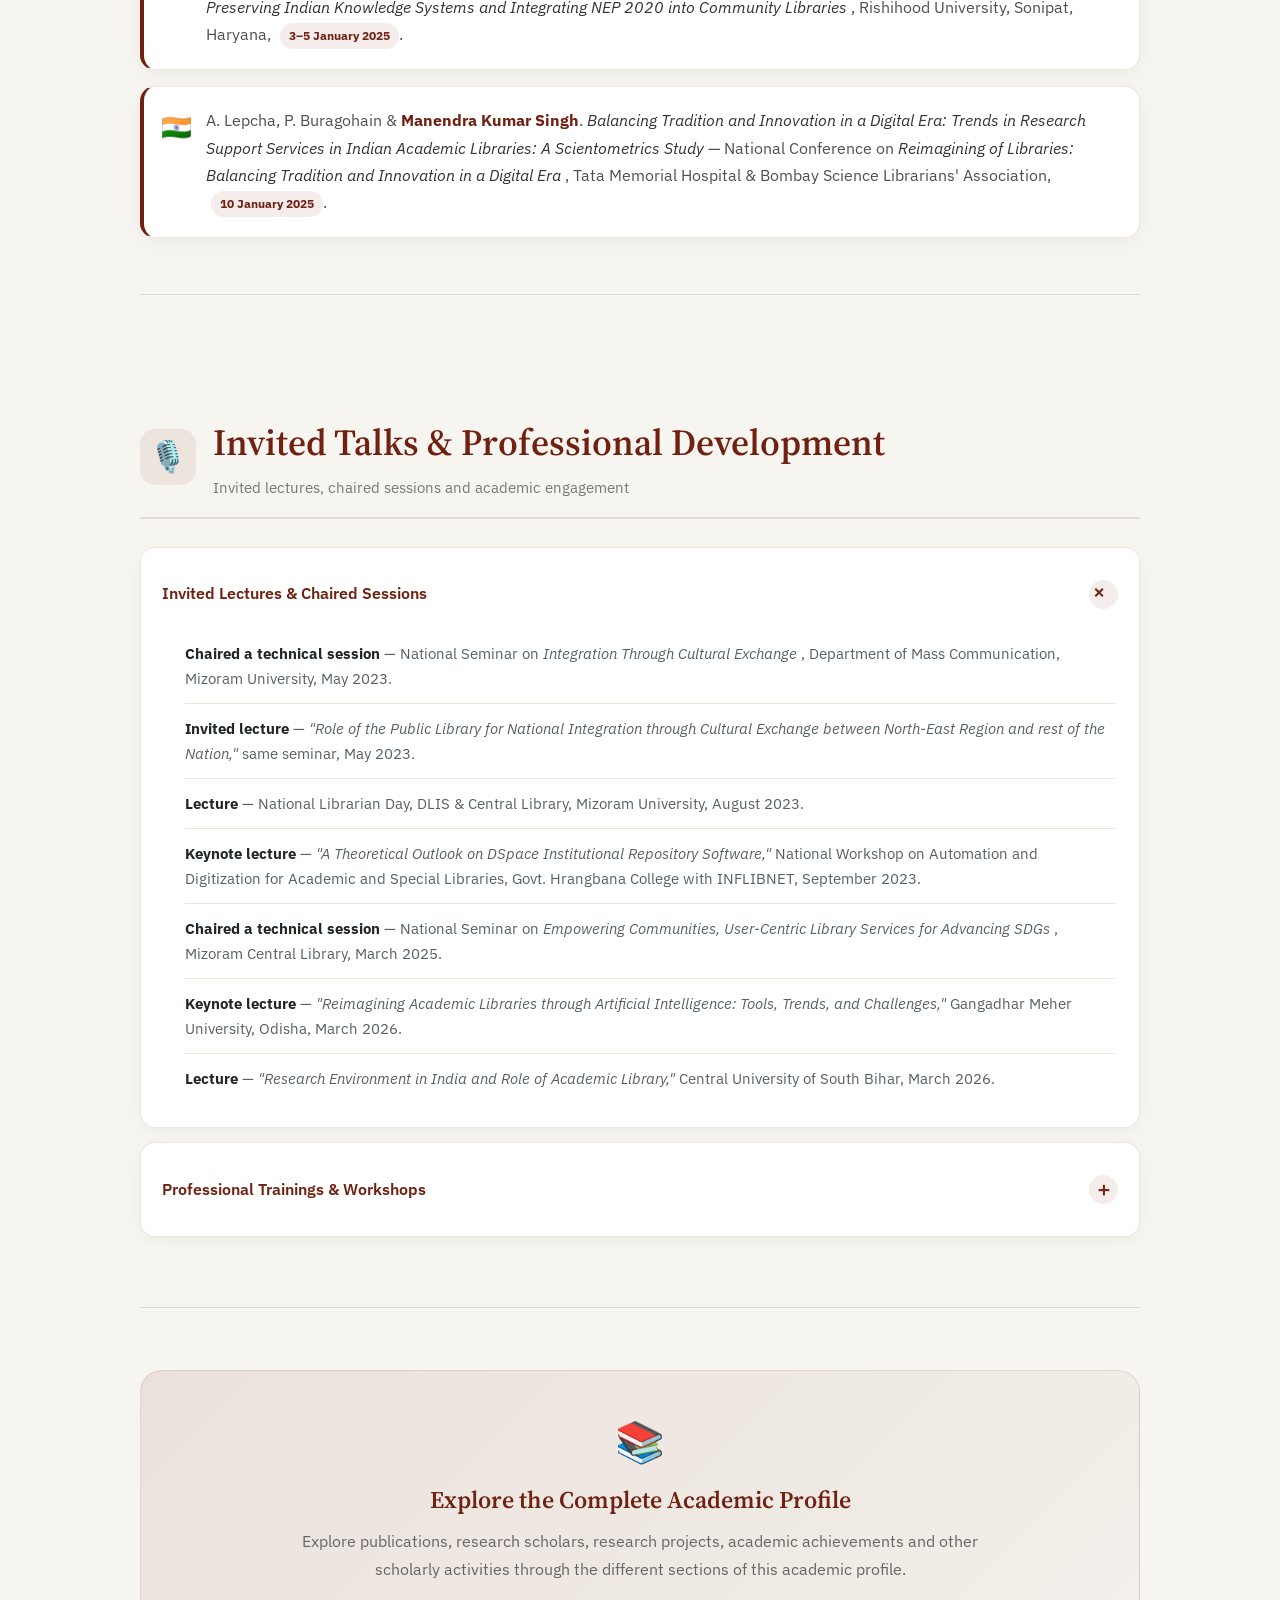
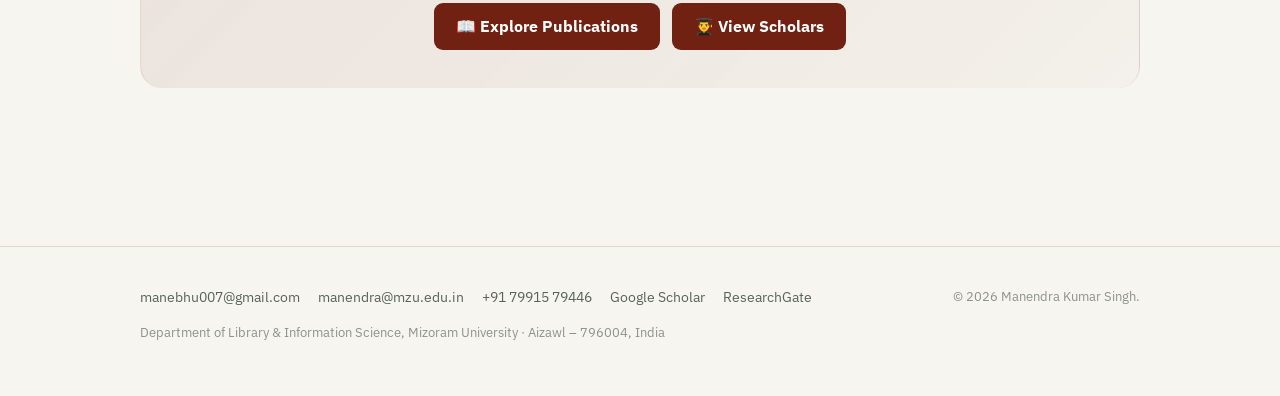
==== commit f72609a4: "Update print statement from 'Hello' to 'Goodbye'" ====
--- a/experience.html
+++ b/experience.html
@@ -3,149 +3,2096 @@
 <head>
 <meta charset="UTF-8">
 <meta name="viewport" content="width=device-width, initial-scale=1.0">
-<title>Experience — Manendra Kumar Singh, Ph.D</title>
+
+<title>Experience & Service — Manendra Kumar Singh, Ph.D.</title>
+
+<meta name="description"
+content="Academic experience, education, employment, awards, research projects, supervision, professional service, invited lectures, conferences, seminars and professional development of Dr. Manendra Kumar Singh.">
+
 <link rel="preconnect" href="https://fonts.googleapis.com">
 <link rel="preconnect" href="https://fonts.gstatic.com" crossorigin>
-<link href="https://fonts.googleapis.com/css2?family=Source+Serif+4:opsz,wght@8..60,400;8..60,600;8..60,700&family=IBM+Plex+Sans:wght@400;500;600&display=swap" rel="stylesheet">
+
+<link href="https://fonts.googleapis.com/css2?family=Source+Serif+4:opsz,wght@8..60,400;8..60,600;8..60,700&family=IBM+Plex+Sans:wght@400;500;600;700&display=swap"
+rel="stylesheet">
+
 <link rel="stylesheet" href="style.css">
+
+
+<style>
+
+/* =========================================================
+   EXPERIENCE PAGE
+   ========================================================= */
+
+.experience-page {
+  --accent: #702111;
+  --accent-dark: #54170d;
+  --accent-light: rgba(112,33,17,.08);
+  --border: rgba(112,33,17,.12);
+  --muted: #6c6c6c;
+  --card: #ffffff;
+}
+
+
+/* =========================================================
+   HERO
+   ========================================================= */
+
+.experience-hero {
+  position: relative;
+  overflow: hidden;
+  padding: 75px 25px;
+  background:
+    linear-gradient(
+      135deg,
+      rgba(112,33,17,.10),
+      rgba(112,33,17,.025)
+    );
+  border-radius: 0 0 30px 30px;
+}
+
+.experience-hero::before {
+  content: "🎓";
+  position: absolute;
+  right: 5%;
+  top: -25px;
+  font-size: 13rem;
+  opacity: .035;
+  transform: rotate(-8deg);
+  pointer-events: none;
+}
+
+.experience-hero .wrap {
+  position: relative;
+  z-index: 2;
+}
+
+.experience-kicker {
+  display: inline-flex;
+  align-items: center;
+  gap: 8px;
+  padding: 7px 15px;
+  margin-bottom: 14px;
+  border-radius: 30px;
+  background: var(--accent-light);
+  color: var(--accent);
+  font-size: .86rem;
+  font-weight: 700;
+  letter-spacing: .05em;
+  text-transform: uppercase;
+}
+
+.experience-hero h1 {
+  margin: 0 0 15px;
+  color: var(--accent);
+  font-family: "Source Serif 4", serif;
+  font-size: clamp(2.4rem, 5vw, 4rem);
+  line-height: 1.08;
+}
+
+.experience-hero .lede {
+  max-width: 900px;
+  margin: 0;
+  color: #555;
+  font-size: 1.08rem;
+  line-height: 1.8;
+}
+
+
+/* =========================================================
+   MAIN WRAPPER
+   ========================================================= */
+
+.experience-page main {
+  padding-bottom: 70px;
+}
+
+.experience-page main > .wrap {
+  width: min(1150px, 92%);
+  margin: auto;
+}
+
+
+/* =========================================================
+   QUICK PROFILE CARDS
+   ========================================================= */
+
+.profile-overview {
+  display: grid;
+  grid-template-columns: repeat(4, 1fr);
+  gap: 18px;
+  margin: 45px 0 60px;
+}
+
+.profile-card {
+  position: relative;
+  padding: 24px 18px;
+  text-align: center;
+  background: var(--card);
+  border: 1px solid var(--border);
+  border-radius: 18px;
+  box-shadow: 0 8px 25px rgba(0,0,0,.055);
+  transition: transform .25s ease, box-shadow .25s ease;
+}
+
+.profile-card:hover {
+  transform: translateY(-5px);
+  box-shadow: 0 15px 32px rgba(0,0,0,.10);
+}
+
+.profile-icon {
+  display: block;
+  margin-bottom: 8px;
+  font-size: 2.3rem;
+}
+
+.profile-card strong {
+  display: block;
+  color: var(--accent);
+  font-family: "Source Serif 4", serif;
+  font-size: 1.55rem;
+}
+
+.profile-card span {
+  color: var(--muted);
+  font-size: .88rem;
+}
+
+
+/* =========================================================
+   SECTION HEADINGS
+   ========================================================= */
+
+.experience-page section {
+  margin-bottom: 62px;
+}
+
+.section-heading {
+  display: flex;
+  align-items: center;
+  gap: 17px;
+  margin-bottom: 28px;
+  padding-bottom: 17px;
+  border-bottom: 2px solid var(--border);
+}
+
+.section-icon {
+  display: flex;
+  align-items: center;
+  justify-content: center;
+  flex: 0 0 56px;
+  width: 56px;
+  height: 56px;
+  border-radius: 15px;
+  background: var(--accent-light);
+  font-size: 1.9rem;
+}
+
+.section-heading h2 {
+  margin: 0;
+  color: var(--accent);
+  font-family: "Source Serif 4", serif;
+  font-size: clamp(1.7rem, 3vw, 2.3rem);
+}
+
+.section-heading p {
+  margin: 4px 0 0;
+  color: #777;
+  font-size: .92rem;
+}
+
+
+/* =========================================================
+   TIMELINE
+   ========================================================= */
+
+.timeline {
+  position: relative;
+  margin: 0;
+  padding: 5px 0 5px 25px;
+  list-style: none;
+}
+
+.timeline::before {
+  content: "";
+  position: absolute;
+  left: 8px;
+  top: 8px;
+  bottom: 8px;
+  width: 2px;
+  background: rgba(112,33,17,.16);
+}
+
+.timeline li {
+  position: relative;
+  margin-bottom: 24px;
+  padding: 22px 24px 22px 28px;
+  background: #fff;
+  border: 1px solid var(--border);
+  border-radius: 16px;
+  box-shadow: 0 6px 20px rgba(0,0,0,.045);
+  transition: transform .25s ease, box-shadow .25s ease;
+}
+
+.timeline li:last-child {
+  margin-bottom: 0;
+}
+
+.timeline li:hover {
+  transform: translateX(4px);
+  box-shadow: 0 11px 27px rgba(0,0,0,.08);
+}
+
+.timeline li::before {
+  content: "";
+  position: absolute;
+  left: -25px;
+  top: 29px;
+  width: 13px;
+  height: 13px;
+  background: var(--accent);
+  border: 4px solid #fff;
+  border-radius: 50%;
+  box-shadow: 0 0 0 2px rgba(112,33,17,.20);
+}
+
+.tl-year {
+  display: inline-block;
+  margin-bottom: 7px;
+  padding: 4px 10px;
+  border-radius: 20px;
+  background: var(--accent-light);
+  color: var(--accent);
+  font-size: .78rem;
+  font-weight: 700;
+}
+
+.tl-title {
+  color: #292929;
+  font-family: "Source Serif 4", serif;
+  font-size: 1.17rem;
+  font-weight: 700;
+}
+
+.tl-detail {
+  margin-top: 6px;
+  color: #666;
+  line-height: 1.7;
+  font-size: .94rem;
+}
+
+
+/* =========================================================
+   AWARDS
+   ========================================================= */
+
+.awards-grid {
+  display: grid;
+  gap: 17px;
+}
+
+.award-card {
+  display: grid;
+  grid-template-columns: 58px 1fr;
+  gap: 18px;
+  padding: 22px;
+  background: #fff;
+  border: 1px solid var(--border);
+  border-radius: 16px;
+  box-shadow: 0 6px 20px rgba(0,0,0,.045);
+}
+
+.award-icon {
+  display: flex;
+  align-items: center;
+  justify-content: center;
+  width: 58px;
+  height: 58px;
+  border-radius: 15px;
+  background: var(--accent-light);
+  font-size: 1.9rem;
+}
+
+.award-card h3 {
+  margin: 0 0 6px;
+  color: var(--accent);
+  font-size: 1rem;
+}
+
+.award-card p {
+  margin: 0;
+  color: #555;
+  line-height: 1.7;
+  font-size: .94rem;
+}
+
+
+/* =========================================================
+   DETAILS / ACCORDION
+   ========================================================= */
+
+.simple {
+  margin-bottom: 14px;
+  background: #fff;
+  border: 1px solid var(--border);
+  border-radius: 15px;
+  box-shadow: 0 5px 17px rgba(0,0,0,.04);
+  overflow: hidden;
+}
+
+.simple summary {
+  display: flex;
+  align-items: center;
+  justify-content: space-between;
+  gap: 15px;
+  padding: 18px 21px;
+  cursor: pointer;
+  color: var(--accent);
+  font-weight: 700;
+  list-style: none;
+}
+
+.simple summary::-webkit-details-marker {
+  display: none;
+}
+
+.summary-toggle {
+  display: inline-flex;
+  align-items: center;
+  justify-content: center;
+  width: 29px;
+  height: 29px;
+  border-radius: 50%;
+  background: var(--accent-light);
+  color: var(--accent);
+  font-size: 1.2rem;
+  transition: transform .25s ease;
+}
+
+.simple[open] .summary-toggle {
+  transform: rotate(45deg);
+}
+
+.simple ul {
+  margin: 0;
+  padding: 0 24px 22px 44px;
+}
+
+.simple li {
+  margin-bottom: 11px;
+  color: #555;
+  line-height: 1.7;
+  font-size: .94rem;
+}
+
+.simple li:last-child {
+  margin-bottom: 0;
+}
+
+.simple li::marker {
+  color: var(--accent);
+}
+
+
+/* =========================================================
+   MEMBERSHIP CARDS
+   ========================================================= */
+
+.membership-grid {
+  display: grid;
+  grid-template-columns: repeat(2, 1fr);
+  gap: 18px;
+}
+
+.membership-card {
+  padding: 22px;
+  background: #fff;
+  border: 1px solid var(--border);
+  border-radius: 16px;
+  box-shadow: 0 6px 20px rgba(0,0,0,.045);
+}
+
+.membership-card .membership-icon {
+  font-size: 2rem;
+}
+
+.membership-card h3 {
+  margin: 10px 0 5px;
+  color: var(--accent);
+  font-family: "Source Serif 4", serif;
+}
+
+.membership-card p {
+  margin: 0;
+  color: #666;
+  line-height: 1.6;
+}
+
+
+/* =========================================================
+   RESEARCH & SUPERVISION
+   ========================================================= */
+
+.stat-grid {
+  display: grid;
+  grid-template-columns: repeat(4, 1fr);
+  gap: 16px;
+}
+
+.stat-card {
+  padding: 24px 15px;
+  text-align: center;
+  background: #fff;
+  border: 1px solid var(--border);
+  border-radius: 16px;
+  box-shadow: 0 6px 20px rgba(0,0,0,.045);
+}
+
+.stat-card b {
+  display: block;
+  color: var(--accent);
+  font-family: "Source Serif 4", serif;
+  font-size: 1.6rem;
+}
+
+.stat-card span {
+  display: block;
+  margin-top: 4px;
+  color: #6c6c6c;
+  font-size: .84rem;
+}
+
+.project-card {
+  margin-top: 22px;
+  padding: 25px;
+  background:
+    linear-gradient(
+      135deg,
+      rgba(112,33,17,.07),
+      rgba(112,33,17,.015)
+    );
+  border: 1px solid var(--border);
+  border-radius: 17px;
+}
+
+.project-label {
+  display: inline-block;
+  margin-bottom: 8px;
+  padding: 4px 10px;
+  border-radius: 20px;
+  background: var(--accent);
+  color: #fff;
+  font-size: .75rem;
+  font-weight: 700;
+  text-transform: uppercase;
+}
+
+.project-card h3 {
+  margin: 4px 0 9px;
+  color: var(--accent);
+  font-family: "Source Serif 4", serif;
+  font-size: 1.25rem;
+}
+
+.project-card p {
+  margin: 0;
+  color: #555;
+  line-height: 1.75;
+}
+
+
+/* =========================================================
+   CONFERENCE / PRESENTATION CARDS
+   ========================================================= */
+
+.presentation-list {
+  display: grid;
+  gap: 16px;
+  padding: 0;
+  margin: 0;
+  list-style: none;
+}
+
+.presentation-list li {
+  position: relative;
+  padding: 20px 22px 20px 62px;
+  background: #fff;
+  border: 1px solid var(--border);
+  border-left: 4px solid var(--accent);
+  border-radius: 15px;
+  box-shadow: 0 6px 20px rgba(0,0,0,.045);
+  color: #505050;
+  line-height: 1.7;
+  transition: transform .2s ease, box-shadow .2s ease;
+}
+
+.presentation-list li:hover {
+  transform: translateY(-3px);
+  box-shadow: 0 11px 27px rgba(0,0,0,.08);
+}
+
+.presentation-list li::before {
+  content: "🎤";
+  position: absolute;
+  left: 17px;
+  top: 19px;
+  font-size: 1.55rem;
+}
+
+.presentation-list strong {
+  color: var(--accent);
+}
+
+.presentation-list em {
+  color: #333;
+}
+
+.presentation-year {
+  display: inline-block;
+  margin-left: 5px;
+  padding: 3px 9px;
+  border-radius: 20px;
+  background: var(--accent-light);
+  color: var(--accent);
+  font-size: .75rem;
+  font-weight: 700;
+}
+
+
+/* =========================================================
+   INTERNATIONAL SECTION
+   ========================================================= */
+
+.international-section {
+  margin-top: 5px;
+}
+
+.international-section .section-icon {
+  background: rgba(70,52,120,.09);
+}
+
+.international-section .section-heading h2 {
+  color: #4b367c;
+}
+
+.international-section .presentation-list li {
+  border-left-color: #4b367c;
+}
+
+.international-section .presentation-list li::before {
+  content: "🌍";
+}
+
+.international-section .presentation-year {
+  color: #4b367c;
+  background: rgba(75,54,124,.09);
+}
+
+
+/* =========================================================
+   NATIONAL SECTION
+   ========================================================= */
+
+.national-section .presentation-list li::before {
+  content: "🇮🇳";
+}
+
+
+/* =========================================================
+   CTA
+   ========================================================= */
+
+.experience-cta {
+  padding: 38px 28px;
+  text-align: center;
+  background:
+    linear-gradient(
+      135deg,
+      rgba(112,33,17,.09),
+      rgba(112,33,17,.025)
+    );
+  border: 1px solid var(--border);
+  border-radius: 22px;
+}
+
+.experience-cta .cta-icon {
+  display: block;
+  margin-bottom: 8px;
+  font-size: 2.5rem;
+}
+
+.experience-cta h2 {
+  margin: 0 0 9px;
+  color: var(--accent);
+  font-family: "Source Serif 4", serif;
+}
+
+.experience-cta p {
+  max-width: 700px;
+  margin: 0 auto 20px;
+  color: #666;
+  line-height: 1.7;
+}
+
+.experience-cta a {
+  display: inline-block;
+  padding: 11px 22px;
+  border-radius: 9px;
+  background: var(--accent);
+  color: #fff;
+  text-decoration: none;
+  font-weight: 700;
+  transition: transform .2s ease, background .2s ease;
+}
+
+.experience-cta a:hover {
+  background: var(--accent-dark);
+  transform: translateY(-2px);
+}
+
+
+/* =========================================================
+   RESPONSIVE
+   ========================================================= */
+
+@media (max-width: 900px) {
+
+  .profile-overview {
+    grid-template-columns: repeat(2, 1fr);
+  }
+
+  .stat-grid {
+    grid-template-columns: repeat(2, 1fr);
+  }
+}
+
+
+@media (max-width: 650px) {
+
+  .experience-hero {
+    padding: 55px 20px;
+  }
+
+  .experience-page main > .wrap {
+    width: 94%;
+  }
+
+  .profile-overview,
+  .membership-grid,
+  .stat-grid {
+    grid-template-columns: 1fr;
+  }
+
+  .section-heading {
+    align-items: flex-start;
+  }
+
+  .section-icon {
+    flex-basis: 48px;
+    width: 48px;
+    height: 48px;
+    font-size: 1.6rem;
+  }
+
+  .timeline {
+    padding-left: 20px;
+  }
+
+  .timeline li {
+    padding: 19px;
+  }
+
+  .timeline li::before {
+    left: -20px;
+  }
+
+  .presentation-list li {
+    padding-left: 55px;
+  }
+
+  .presentation-list li::before {
+    left: 15px;
+  }
+
+  .award-card {
+    grid-template-columns: 1fr;
+  }
+
+  .award-icon {
+    width: 50px;
+    height: 50px;
+  }
+}
+
+</style>
 </head>
+
+
 <body data-page="experience">
 
+<!-- =========================================================
+     NAVIGATION
+     ========================================================= -->
+
 <div id="site-nav" class="site-nav"></div>
 
-<header class="page-head">
+
+<!-- =========================================================
+     HERO
+     ========================================================= -->
+
+<header class="experience-hero">
+
   <div class="wrap">
-    <p class="page-kicker">Career record</p>
-    <h1>Experience &amp; service</h1>
-    <p class="lede">Education, positions held, awards, and the administrative and committee work that goes alongside research and teaching.</p>
+
+    <p class="experience-kicker">
+      🎓 Academic Career Record
+    </p>
+
+    <h1>Experience &amp; Service</h1>
+
+    <p class="lede">
+      A comprehensive record of academic qualifications, professional
+      experience, research supervision, awards, institutional service,
+      conference participation, invited lectures, and continuing
+      professional development.
+    </p>
+
   </div>
+
 </header>
 
-<main>
-  <div class="wrap">
-
-    <section style="padding-top:48px;">
+
+<main class="experience-page">
+
+<div class="wrap">
+
+
+<!-- =========================================================
+     PROFILE OVERVIEW
+     ========================================================= -->
+
+<section class="profile-overview">
+
+  <div class="profile-card">
+    <span class="profile-icon">🎓</span>
+    <strong>Ph.D.</strong>
+    <span>Library &amp; Information Science</span>
+  </div>
+
+  <div class="profile-card">
+    <span class="profile-icon">🏛️</span>
+    <strong>2019–Present</strong>
+    <span>Academic Career</span>
+  </div>
+
+  <div class="profile-card">
+    <span class="profile-icon">🏆</span>
+    <strong>Best Paper</strong>
+    <span>ICAL 2025</span>
+  </div>
+
+  <div class="profile-card">
+    <span class="profile-icon">🔬</span>
+    <strong>Research</strong>
+    <span>Teaching &amp; Supervision</span>
+  </div>
+
+</section>
+
+
+<!-- =========================================================
+     EDUCATION
+     ========================================================= -->
+
+<section>
+
+  <div class="section-heading">
+
+    <div class="section-icon">🎓</div>
+
+    <div>
       <h2>Education</h2>
-      <ul class="timeline">
-        <li><span class="tl-year">2019</span><div class="tl-title">Ph.D., Library &amp; Information Science</div><div class="tl-detail">Banaras Hindu University, Varanasi. Thesis: "Literature in Biotechnology among BRICS Countries during 1988–2017: A Scientometrics Study."</div></li>
-        <li><span class="tl-year">2012</span><div class="tl-title">UGC NET/JRF — Library &amp; Information Science</div></li>
-        <li><span class="tl-year">2012</span><div class="tl-title">MLIS — 73.31%</div><div class="tl-detail">Banaras Hindu University, Varanasi.</div></li>
-        <li><span class="tl-year">2007</span><div class="tl-title">UGC NET — History</div></li>
-        <li><span class="tl-year">2007</span><div class="tl-title">MA (History) — 73.35%</div><div class="tl-detail">Banaras Hindu University, Varanasi.</div></li>
-        <li><span class="tl-year">2003</span><div class="tl-title">BA (Hons.) History — 57.8%</div><div class="tl-detail">MGKV, Varanasi.</div></li>
-      </ul>
-    </section>
-
-    <section>
+      <p>Academic qualifications and research training</p>
+    </div>
+
+  </div>
+
+
+  <ul class="timeline">
+
+    <li>
+      <span class="tl-year">2019</span>
+
+      <div class="tl-title">
+        Ph.D., Library &amp; Information Science
+      </div>
+
+      <div class="tl-detail">
+        Banaras Hindu University, Varanasi.
+        Thesis:
+        <em>
+          "Literature in Biotechnology among BRICS Countries
+          during 1988–2017: A Scientometrics Study."
+        </em>
+      </div>
+    </li>
+
+
+    <li>
+      <span class="tl-year">2012</span>
+
+      <div class="tl-title">
+        UGC NET/JRF — Library &amp; Information Science
+      </div>
+    </li>
+
+
+    <li>
+      <span class="tl-year">2012</span>
+
+      <div class="tl-title">
+        MLIS — 73.31%
+      </div>
+
+      <div class="tl-detail">
+        Banaras Hindu University, Varanasi.
+      </div>
+    </li>
+
+
+    <li>
+      <span class="tl-year">2007</span>
+
+      <div class="tl-title">
+        UGC NET — History
+      </div>
+    </li>
+
+
+    <li>
+      <span class="tl-year">2007</span>
+
+      <div class="tl-title">
+        MA (History) — 73.35%
+      </div>
+
+      <div class="tl-detail">
+        Banaras Hindu University, Varanasi.
+      </div>
+    </li>
+
+
+    <li>
+      <span class="tl-year">2003</span>
+
+      <div class="tl-title">
+        BA (Hons.) History — 57.8%
+      </div>
+
+      <div class="tl-detail">
+        MGKV, Varanasi.
+      </div>
+    </li>
+
+  </ul>
+
+</section>
+
+
+<!-- =========================================================
+     EMPLOYMENT
+     ========================================================= -->
+
+<section>
+
+  <div class="section-heading">
+
+    <div class="section-icon">💼</div>
+
+    <div>
       <h2>Employment</h2>
-      <ul class="timeline">
-        <li><span class="tl-year">2025 — present</span><div class="tl-title">Assistant Professor (Level 11)</div><div class="tl-detail">Department of Library and Information Science, Mizoram University, Aizawl.</div></li>
-        <li><span class="tl-year">2021 — 2025</span><div class="tl-title">Assistant Professor</div><div class="tl-detail">Department of Library and Information Science, Mizoram University, Aizawl.</div></li>
-        <li><span class="tl-year">2020 — 2021</span><div class="tl-title">Senior Librarian</div><div class="tl-detail">Heritage Institute of Medical Sciences, Varanasi.</div></li>
-        <li><span class="tl-year">2019 — 2020</span><div class="tl-title">Assistant Professor</div><div class="tl-detail">Department of Library and Information Science, ICFAI University, Tripura. Also served as Coordinator of the department (Jan–Aug 2020).</div></li>
-      </ul>
-    </section>
-
-    <section>
-      <h2>Awards &amp; distinctions</h2>
-      <ol class="numbered-list">
-        <li><b>Best Paper Award, ICAL 2025</b> — "Evolution of Research Themes in LIS in India: A Topic Modeling and Bibliometric Approach," 8th International Conference of Asian Libraries, Gautam Buddha University, April 2025.</li>
-        <li><b>UGC Senior Research Fellow (SRF)</b> — March 2016 to January 2019, Library &amp; Information Science.</li>
-        <li><b>UGC Junior Research Fellow (JRF)</b> — 2014–2016; qualified UGC-JRF (Dec 2012) in Library &amp; Information Science.</li>
-      </ol>
-    </section>
-
-    <section>
-      <h2>Service &amp; committees</h2>
-      <details class="simple" open>
-        <summary>Academic &amp; administrative committees <span class="summary-toggle">＋</span></summary>
-        <ul>
-          <li><b>Coordinator (LIS), NEP 2020</b> — May 2023 to Feb 2025.</li>
-          <li><b>Member, Board of School (BoS)</b>, Dept. of Library &amp; Information Science, Mizoram University — Sept 2021 to date.</li>
-          <li><b>Tour In-charge, Curriculum Stipulated Study Tour (CSST) 2022</b> — MLISc 4th Semester, Feb 2022.</li>
-          <li><b>Escort Teacher, CSST 2023</b> — MLISc 4th Semester, Feb 2023.</li>
-          <li><b>Tour In-charge, CSST 2024</b> — MLISc 4th Semester, Feb–Mar 2024.</li>
-          <li><b>Tour In-charge, CSST 2025</b> — MLISc 4th Semester, Feb 2025.</li>
-          <li><b>Tour In-charge, CSST 2025–26</b> — MLISc 4th Semester, Feb–Mar 2026.</li>
-          <li><b>Member, Editorial Board</b> — "National Education Policy 2020: A Forward-Looking Vision for LIS Education and Services," DLIS, Mizoram University, Mar 2023.</li>
-          <li><b>Coordinator/Convener, Librarians' Day</b> — DLIS, Mizoram University, 2021 and 2022.</li>
-          <li><b>Coordinator, Librarians' Day</b> — DLIS &amp; Central Library, Mizoram University, 2023 and 2024.</li>
-          <li><b>Ph.D. Admission Coordinator</b> — Academic years 2023–24, 2024–25, 2025–26, and 2026–27.</li>
-        </ul>
-      </details>
-      <details class="simple">
-        <summary>Memberships in professional bodies <span class="summary-toggle">＋</span></summary>
-        <ul>
-          <li><b>Indian Library Association (ILA)</b>, New Delhi — Life Member.</li>
-          <li><b>Association for Information Science and Technology (ASIS&amp;T)</b> — Annual Member, Tier 2 Developing Nation Professional Frequency.</li>
-        </ul>
-      </details>
-    </section>
-
-    <section>
-      <h2>Research projects &amp; supervision</h2>
-      <div class="stat-grid">
-        <div class="stat-card"><b>7 yrs 1 mo</b><span>Research experience</span></div>
-        <div class="stat-card"><b>7 yrs 1 mo</b><span>Teaching experience</span></div>
-        <div class="stat-card"><b>3 / 4</b><span>Ph.D. awarded / ongoing</span></div>
-        <div class="stat-card"><b>15 / 3</b><span>PG dissertations awarded / ongoing</span></div>
+      <p>Academic and professional positions held</p>
+    </div>
+
+  </div>
+
+
+  <ul class="timeline">
+
+    <li>
+
+      <span class="tl-year">2025 — Present</span>
+
+      <div class="tl-title">
+        Assistant Professor (Level 11)
       </div>
-      <p style="margin-top:20px; font-size:.95rem;">
-        <b style="color:var(--ink);">Principal Investigator</b>, Mizoram University-funded research project —
-        "Community Practices for Knowledge Transfer through the Generations among the Lushai Tribe of
-        Mizoram" (completed).
+
+      <div class="tl-detail">
+        Department of Library and Information Science,
+        Mizoram University, Aizawl.
+      </div>
+
+    </li>
+
+
+    <li>
+
+      <span class="tl-year">2021 — 2025</span>
+
+      <div class="tl-title">
+        Assistant Professor
+      </div>
+
+      <div class="tl-detail">
+        Department of Library and Information Science,
+        Mizoram University, Aizawl.
+      </div>
+
+    </li>
+
+
+    <li>
+
+      <span class="tl-year">2020 — 2021</span>
+
+      <div class="tl-title">
+        Senior Librarian
+      </div>
+
+      <div class="tl-detail">
+        Heritage Institute of Medical Sciences, Varanasi.
+      </div>
+
+    </li>
+
+
+    <li>
+
+      <span class="tl-year">2019 — 2020</span>
+
+      <div class="tl-title">
+        Assistant Professor
+      </div>
+
+      <div class="tl-detail">
+        Department of Library and Information Science,
+        ICFAI University, Tripura.
+        Also served as Coordinator of the department
+        (Jan–Aug 2020).
+      </div>
+
+    </li>
+
+  </ul>
+
+</section>
+
+
+<!-- =========================================================
+     AWARDS
+     ========================================================= -->
+
+<section>
+
+  <div class="section-heading">
+
+    <div class="section-icon">🏆</div>
+
+    <div>
+      <h2>Awards &amp; Distinctions</h2>
+      <p>Academic recognition, fellowships and achievements</p>
+    </div>
+
+  </div>
+
+
+  <div class="awards-grid">
+
+    <div class="award-card">
+
+      <div class="award-icon">🥇</div>
+
+      <div>
+        <h3>Best Paper Award — ICAL 2025</h3>
+
+        <p>
+          <em>
+            "Evolution of Research Themes in LIS in India:
+            A Topic Modeling and Bibliometric Approach,"
+          </em>
+          8th International Conference of Asian Libraries,
+          Gautam Buddha University, April 2025.
+        </p>
+      </div>
+
+    </div>
+
+
+    <div class="award-card">
+
+      <div class="award-icon">🔬</div>
+
+      <div>
+        <h3>UGC Senior Research Fellow (SRF)</h3>
+
+        <p>
+          March 2016 to January 2019,
+          Library &amp; Information Science.
+        </p>
+      </div>
+
+    </div>
+
+
+    <div class="award-card">
+
+      <div class="award-icon">🎓</div>
+
+      <div>
+        <h3>UGC Junior Research Fellow (JRF)</h3>
+
+        <p>
+          2014–2016; qualified UGC-JRF in December 2012
+          in Library &amp; Information Science.
+        </p>
+      </div>
+
+    </div>
+
+  </div>
+
+</section>
+
+
+<!-- =========================================================
+     SERVICE & COMMITTEES
+     ========================================================= -->
+
+<section>
+
+  <div class="section-heading">
+
+    <div class="section-icon">🏛️</div>
+
+    <div>
+      <h2>Service &amp; Committees</h2>
+      <p>Academic administration and institutional responsibilities</p>
+    </div>
+
+  </div>
+
+
+  <details class="simple" open>
+
+    <summary>
+      Academic &amp; Administrative Committees
+      <span class="summary-toggle">＋</span>
+    </summary>
+
+    <ul>
+
+      <li>
+        <b>Coordinator (LIS), NEP 2020</b> —
+        May 2023 to Feb 2025.
+      </li>
+
+      <li>
+        <b>Member, Board of School (BoS)</b>,
+        Department of Library &amp; Information Science,
+        Mizoram University —
+        Sept 2021 to date.
+      </li>
+
+      <li>
+        <b>Tour In-charge, Curriculum Stipulated Study Tour
+        (CSST) 2022</b> —
+        MLISc 4th Semester, Feb 2022.
+      </li>
+
+      <li>
+        <b>Escort Teacher, CSST 2023</b> —
+        MLISc 4th Semester, Feb 2023.
+      </li>
+
+      <li>
+        <b>Tour In-charge, CSST 2024</b> —
+        MLISc 4th Semester, Feb–Mar 2024.
+      </li>
+
+      <li>
+        <b>Tour In-charge, CSST 2025</b> —
+        MLISc 4th Semester, Feb 2025.
+      </li>
+
+      <li>
+        <b>Tour In-charge, CSST 2025–26</b> —
+        MLISc 4th Semester, Feb–Mar 2026.
+      </li>
+
+      <li>
+        <b>Member, Editorial Board</b> —
+        <em>
+          "National Education Policy 2020:
+          A Forward-Looking Vision for LIS Education and Services,"
+        </em>
+        DLIS, Mizoram University, Mar 2023.
+      </li>
+
+      <li>
+        <b>Coordinator/Convener, Librarians' Day</b> —
+        DLIS, Mizoram University, 2021 and 2022.
+      </li>
+
+      <li>
+        <b>Coordinator, Librarians' Day</b> —
+        DLIS &amp; Central Library, Mizoram University,
+        2023 and 2024.
+      </li>
+
+      <li>
+        <b>Ph.D. Admission Coordinator</b> —
+        Academic years 2023–24, 2024–25,
+        2025–26, and 2026–27.
+      </li>
+
+    </ul>
+
+  </details>
+
+
+  <details class="simple">
+
+    <summary>
+      Memberships in Professional Bodies
+      <span class="summary-toggle">＋</span>
+    </summary>
+
+    <ul>
+
+      <li>
+        <b>Indian Library Association (ILA)</b>,
+        New Delhi — Life Member.
+      </li>
+
+      <li>
+        <b>Association for Information Science and Technology
+        (ASIS&amp;T)</b> —
+        Annual Member, Tier 2 Developing Nation
+        Professional Frequency.
+      </li>
+
+    </ul>
+
+  </details>
+
+</section>
+
+
+<!-- =========================================================
+     RESEARCH PROJECTS & SUPERVISION
+     ========================================================= -->
+
+<section>
+
+  <div class="section-heading">
+
+    <div class="section-icon">🔬</div>
+
+    <div>
+      <h2>Research Projects &amp; Supervision</h2>
+      <p>Research experience, supervision and funded research</p>
+    </div>
+
+  </div>
+
+
+  <div class="stat-grid">
+
+    <div class="stat-card">
+      <b>7 yrs 1 mo</b>
+      <span>Research experience</span>
+    </div>
+
+    <div class="stat-card">
+      <b>7 yrs 1 mo</b>
+      <span>Teaching experience</span>
+    </div>
+
+    <div class="stat-card">
+      <b>3 / 4</b>
+      <span>Ph.D. awarded / ongoing</span>
+    </div>
+
+    <div class="stat-card">
+      <b>15 / 3</b>
+      <span>PG dissertations awarded / ongoing</span>
+    </div>
+
+  </div>
+
+
+  <div class="project-card">
+
+    <span class="project-label">
+      Principal Investigator
+    </span>
+
+    <h3>
+      Community Practices for Knowledge Transfer
+      through the Generations among the Lushai Tribe of Mizoram
+    </h3>
+
+    <p>
+      Mizoram University-funded research project
+      <strong>(completed)</strong>.
+    </p>
+
+  </div>
+
+
+  <p style="margin-top:20px; font-size:.95rem; color:#555;">
+
+    <b style="color:var(--accent);">
+      Ph.D. &amp; Research Supervision
+    </b>
+    — Full list of current and past Ph.D. scholars,
+    with links to their research profiles, is available
+    on the
+    <a href="scholars.html">Scholars page →</a>
+
+  </p>
+
+</section>
+
+
+<!-- =========================================================
+     INTERNATIONAL PRESENTATIONS
+     ========================================================= -->
+
+<section class="international-section">
+
+  <div class="section-heading">
+
+    <div class="section-icon">🌍</div>
+
+    <div>
+      <h2>International Conferences &amp; Presentations</h2>
+
+      <p>
+        International conferences, seminars, symposia and
+        scholarly presentations.
       </p>
-      <p style="font-size:.92rem;">Full list of current and past Ph.D. scholars, with links to their own research profiles, is on the <a href="scholars.html">Scholars page →</a></p>
-    </section>
-
-    <section>
-      <h2>Invited talks &amp; professional development</h2>
-      <details class="simple" open>
-        <summary>Invited lectures &amp; chaired sessions <span class="summary-toggle">＋</span></summary>
-        <ul>
-          <li><b>Chaired a technical session</b> — National seminar on Integration Through Cultural Exchange, Dept. of Mass Communication, Mizoram University, May 2023.</li>
-          <li><b>Invited lecture</b> — "Role of the Public Library for National Integration through Cultural Exchange between North-East Region and rest of the Nation," same seminar, May 2023.</li>
-          <li><b>Lecture</b> — National Librarian Day, DLIS &amp; Central Library, Mizoram University, Aug 2023.</li>
-          <li><b>Keynote lecture</b> — "A Theoretical Outlook on DSpace Institutional Repository Software," National Workshop on Automation and Digitization for Academic and Special Libraries, Govt. Hrangbana College with INFLIBNET, Sept 2023.</li>
-          <li><b>Keynote lecture</b> — "Reimagining Academic Libraries through Artificial Intelligence: Tools, Trends, and Challenges," Gangadhar Meher University, Odisha, Mar 2026.</li>
-          <li><b>Chaired a technical session</b> — National seminar on Empowering Communities, User-Centric Library Services for Advancing SDGs, Mizoram Central Library, Mar 2025.</li>
-          <li><b>Lecture</b> — "Research Environment in India and Role of Academic Library," Central University of South Bihar, Mar 2026.</li>
-        </ul>
-      </details>
-      <details class="simple">
-        <summary>Papers presented at seminars &amp; symposiums <span class="summary-toggle">＋</span></summary>
-        <ul>
-          <li>Digital India and Library Professionals — National Seminar on Librarianship in the 21st Century, BHU, Feb 2016.</li>
-          <li>Role of Digital India Project in Community Information Service — National Conference on Conceptualizing the Social Responsibilities of Libraries, BHU, Mar 2017.</li>
-          <li>Use of Open-Source Learning Management System in Indian Public Libraries — BHU, Nov 2017.</li>
-          <li>Kumar Sumit &amp; <b>Manendra Kumar Singh</b>, "Beyond Vocabulary: Reclaiming Subject Access for Indigenous and Minority Knowledge Communities" — IFLA WLIC, Busan, South Korea, Aug 2026.</li>
-          <li>Kumar Sumit &amp; <b>Manendra Kumar Singh</b>, "Beyond Publication Growth: Measuring Semantic Maturity in Scholarly Topics" — SIG MET-STI Symposium, 89th ASIS&amp;T Annual Meeting, Bangkok, Nov 2026.</li>
-          <li>Kumar Sumit &amp; <b>Manendra Kumar Singh</b>, "Bridging Representation Gaps: Culturally Grounded Retrieval in Indigenous Multilingual OPACs" (poster) — 89th ASIS&amp;T Annual Meeting, Bangkok, Nov 2026.</li>
-        </ul>
-      </details>
-      <details class="simple">
-        <summary>Professional trainings &amp; workshops <span class="summary-toggle">＋</span></summary>
-        <ul>
-          <li>National Workshop on Library Automation (KOHA), Content Management (Joomla) &amp; Data Migration — Biju Patnaik Central Library, NIT Rourkela, May 2014.</li>
-          <li>Author Workshop — Springer Nature, BHU &amp; IIT (BHU) Varanasi, Oct 2016.</li>
-          <li>Literature Search: Tools &amp; Techniques — National Workshop on Research Methodology, Parshwanath Vidyapeeth, Varanasi, May 2017.</li>
-          <li>SAKSHAM-IT Champion Training Program — Microsoft, BHU, Dec 2017.</li>
-          <li>4-Week Induction/Orientation Program for Faculty — Teaching Learning Centre, Ramanujan College, University of Delhi, Jun–Jul 2021.</li>
-          <li>Refresher Course in Library and Information Science — UGC &amp; HRDC, Mizoram University, Oct 2022.</li>
-          <li>Hands-on Workshop on ICT (FDP) — NIEPA New Delhi with Dept. of Education, Mizoram University, Dec 2023.</li>
-          <li>DELNET IIT-Delhi Webinar — "CORAL: An Open Source Electronic Resource Management Software," Mar 2024.</li>
-          <li>DELNET IIT-Delhi Webinar — "Unleashing the Power of Data Analytics: Shaping the Future of an Innovative Research Ecosystem," Mar 2024.</li>
-          <li>NEP 2020 Orientation &amp; Sensitization Programme (MM-TTP) — Central University of Punjab, Bathinda, Aug 2024.</li>
-          <li>Workshop on Digital Media Text Analysis — DLIS &amp; Dept. of Mass Communication with DST-TEC, Mizoram University, Sept 2024.</li>
-        </ul>
-      </details>
-    </section>
+    </div>
 
   </div>
+
+
+  <ul class="presentation-list">
+
+
+    <li>
+
+      Kumar Sumit &amp;
+      <strong>Manendra Kumar Singh</strong>.
+
+      <em>
+        Beyond Vocabulary: Reclaiming Subject Access
+        for Indigenous and Minority Knowledge Communities
+      </em>
+      —
+
+      IFLA WLIC,
+      Busan, South Korea,
+
+      <span class="presentation-year">
+        August 2026
+      </span>.
+
+    </li>
+
+
+    <li>
+
+      Kumar Sumit &amp;
+      <strong>Manendra Kumar Singh</strong>.
+
+      <em>
+        Beyond Publication Growth:
+        Measuring Semantic Maturity in Scholarly Topics
+      </em>
+      —
+
+      SIG MET-STI Symposium,
+      89th ASIS&amp;T Annual Meeting,
+      Bangkok,
+
+      <span class="presentation-year">
+        November 2026
+      </span>.
+
+    </li>
+
+
+    <li>
+
+      Kumar Sumit &amp;
+      <strong>Manendra Kumar Singh</strong>.
+
+      <em>
+        Bridging Representation Gaps:
+        Culturally Grounded Retrieval in Indigenous
+        Multilingual OPACs
+      </em>
+      <b>(Poster)</b>
+      —
+
+      89th ASIS&amp;T Annual Meeting,
+      Bangkok,
+
+      <span class="presentation-year">
+        November 2026
+      </span>.
+
+    </li>
+
+
+    <li>
+
+      <strong>Manendra Kumar Singh</strong>.
+
+      <em>
+        Library Research Support Service and Academic
+        Excellence in the 21st Century
+      </em>
+      —
+
+      International Seminar on
+      <em>
+        New Era of Social Responsibility,
+        Sustainability and Innovation
+      </em>,
+
+      School of Economics, Management and Information Science
+      (SEMIS), Mizoram University, Aizawl,
+
+      <span class="presentation-year">
+        4–6 March 2024
+      </span>.
+
+    </li>
+
+
+    <li>
+
+      <strong>Manendra Kumar Singh</strong>.
+
+      <em>
+        Filling Information Gaps of Prisoners through
+        Prison Libraries: A Review
+      </em>
+      —
+
+      International Seminar on
+      <em>
+        New Era of Social Responsibility,
+        Sustainability and Innovation
+      </em>,
+
+      SEMIS, Mizoram University, Aizawl,
+
+      <span class="presentation-year">
+        4–6 March 2024
+      </span>.
+
+    </li>
+
+
+    <li>
+
+      <strong>Manendra Kumar Singh</strong>.
+
+      <em>
+        ICT for Interdisciplinary Education through
+        Library and Information Science under NEP 2020
+      </em>
+      —
+
+      International Seminar on
+      <em>
+        New Era of Social Responsibility,
+        Sustainability and Innovation
+      </em>,
+
+      SEMIS, Mizoram University, Aizawl,
+
+      <span class="presentation-year">
+        4–6 March 2024
+      </span>.
+
+    </li>
+
+
+    <li>
+
+      <strong>Manendra Kumar Singh</strong>.
+
+      <em>
+        Evolution of Research Themes in LIS in India:
+        A Topic Modeling and Bibliometric Approach
+      </em>
+      —
+
+      8th International Conference of Asian Libraries
+      (ICAL-2025),
+
+      <em>
+        Building Smart Libraries:
+        Leveraging AI-Based Technologies
+      </em>,
+
+      Gautam Buddha University,
+      Uttar Pradesh,
+
+      <span class="presentation-year">
+        24–26 April 2025
+      </span>.
+
+    </li>
+
+
+    <li>
+
+      Kumar Sumit,
+      <strong>Manendra Kumar Singh</strong> &amp;
+      P. Buragohain.
+
+      <em>
+        From Keywords to Connections:
+        Concept-Based Discovery in Multilingual Library Catalogues
+      </em>
+      —
+
+      International Conference of Asian Libraries
+      (ICAL-2026),
+
+      <em>
+        Evolving Information Landscape:
+        Making Libraries Future-Ready
+      </em>,
+
+      IIM Kashipur, Uttarakhand,
+
+      <span class="presentation-year">
+        16–18 April 2026
+      </span>.
+
+    </li>
+
+  </ul>
+
+</section>
+
+
+<!-- =========================================================
+     NATIONAL PRESENTATIONS
+     ========================================================= -->
+
+<section class="national-section">
+
+  <div class="section-heading">
+
+    <div class="section-icon">🇮🇳</div>
+
+    <div>
+      <h2>National Conferences, Seminars &amp; Workshops</h2>
+
+      <p>
+        National-level scholarly presentations and professional
+        workshops.
+      </p>
+    </div>
+
+  </div>
+
+
+  <ul class="presentation-list">
+
+
+    <li>
+      <strong>Manendra Kumar Singh</strong>.
+      <em>Digital India and Library Professionals</em> —
+      National Seminar on
+      <em>
+        Librarianship in 21st Century:
+        Issues &amp; Challenges
+      </em>,
+      Banaras Hindu University, Varanasi,
+      <span class="presentation-year">27 February 2016</span>.
+    </li>
+
+
+    <li>
+      <strong>Manendra Kumar Singh</strong>.
+      <em>
+        Role of Digital India Project in Community
+        Information Service
+      </em> —
+      National Conference on
+      <em>
+        Conceptualizing the Social Responsibilities of Libraries
+      </em>,
+      Banaras Hindu University, Varanasi,
+      <span class="presentation-year">19–20 March 2017</span>.
+    </li>
+
+
+    <li>
+      <strong>Manendra Kumar Singh</strong>.
+      <em>
+        Use of Open-Source Learning Management System
+        in Indian Public Libraries
+      </em> —
+      Banaras Hindu University, Varanasi,
+      <span class="presentation-year">7–9 November 2017</span>.
+    </li>
+
+
+    <li>
+      <strong>Manendra Kumar Singh</strong>.
+      <em>
+        Transforming Libraries through Libsys Automation Software
+      </em> —
+      Two-Day National Workshop,
+      Faculty of Library Science,
+      Mandsaur University, Madhya Pradesh,
+      <span class="presentation-year">15–16 February 2020</span>.
+    </li>
+
+
+    <li>
+      Abhishek Kumar Rai &amp;
+      <strong>Manendra Kumar Singh</strong>.
+      <em>
+        Reducing Recidivism: What Prison Libraries Put Forward?
+      </em> —
+      National Seminar on
+      <em>
+        National Education Policy 2020:
+        A Forward-Looking Vision for LIS Education and Services
+      </em>,
+      Department of Library and Information Science,
+      Mizoram University,
+      <span class="presentation-year">1–3 March 2023</span>.
+    </li>
+
+
+    <li>
+      B. Das &amp;
+      <strong>Manendra Kumar Singh</strong>.
+      <em>
+        Roadmap for Implementation of NEP 2020 in HEIs of Assam:
+        Issues and Challenges
+      </em> —
+      National Seminar on
+      <em>
+        National Education Policy 2020:
+        A Forward-Looking Vision for LIS Education and Services
+      </em>,
+      Department of Library and Information Science,
+      Mizoram University,
+      <span class="presentation-year">1–3 March 2023</span>.
+    </li>
+
+
+    <li>
+      Anudha Lepcha &amp;
+      <strong>Manendra Kumar Singh</strong>.
+      <em>
+        Significance of Research Support Services through
+        Libraries: NEP 2020
+      </em> —
+      National Seminar on
+      <em>
+        National Education Policy 2020:
+        A Forward-Looking Vision for LIS Education and Services
+      </em>,
+      Department of Library and Information Science,
+      Mizoram University,
+      <span class="presentation-year">1–3 March 2023</span>.
+    </li>
+
+
+    <li>
+      Abhishek Kumar Rai &amp;
+      <strong>Manendra Kumar Singh</strong>.
+      <em>
+        Prison Library Services in Digital India:
+        A Perspective of Rehabilitation of Inmates
+      </em> —
+      IASLIC 29th National Seminar 2022 on
+      <em>
+        Library and Information Centers in Digital India:
+        Present Scenario and Future Strategies
+      </em>,
+      Central Library, North-Eastern Hill University,
+      <span class="presentation-year">15–17 March 2023</span>.
+    </li>
+
+
+    <li>
+      Anudha Lepcha &amp;
+      <strong>Manendra Kumar Singh</strong>.
+      <em>
+        Research on Digital Preservation in India:
+        A Critical Review
+      </em> —
+      IASLIC 29th National Seminar 2022 on
+      <em>
+        Library and Information Centres in Digital India:
+        Present Scenario and Future Strategies
+      </em>,
+      Central Library, North-Eastern Hill University,
+      <span class="presentation-year">15–17 March 2023</span>.
+    </li>
+
+
+    <li>
+      Abhishek Kumar Rai &amp;
+      <strong>Manendra Kumar Singh</strong>.
+      <em>
+        Impact of Prison Libraries in the Digital Age:
+        A Forward Vision
+      </em> —
+      National Conference on
+      <em>Knowledge Transaction in Digital Scholarship</em>,
+      Department of Library and Information Science,
+      Banaras Hindu University,
+      <span class="presentation-year">10–11 April 2023</span>.
+    </li>
+
+
+    <li>
+      <strong>Manendra Kumar Singh</strong>.
+      <em>
+        Promotion of Library Services:
+        Role of Library Professionals in the Digital Environment
+      </em> —
+      National Conference on
+      <em>Knowledge Transaction in Digital Scholarship</em>,
+      Department of Library and Information Science,
+      Banaras Hindu University,
+      <span class="presentation-year">10–11 April 2023</span>.
+    </li>
+
+
+    <li>
+      Anudha Lepcha &amp;
+      <strong>Manendra Kumar Singh</strong>.
+      <em>
+        The Optimization of Research Support Services through
+        Libraries in Higher Education
+      </em> —
+      National Conference on
+      <em>Knowledge Transaction in Digital Scholarship</em>,
+      Department of Library and Information Science,
+      Banaras Hindu University,
+      <span class="presentation-year">10–11 April 2023</span>.
+    </li>
+
+
+    <li>
+      Abhishek Kumar Rai &amp;
+      <strong>Manendra Kumar Singh</strong>.
+      <em>
+        Unlocking Opportunities: The Vital Role of Digital
+        Resources for Incarcerated
+      </em> —
+      National Seminar on
+      <em>
+        Revamping Libraries and Librarianship
+        in Digital Environment
+      </em>,
+      Central Library, Mizoram University,
+      <span class="presentation-year">11–12 May 2023</span>.
+    </li>
+
+
+    <li>
+      Anudha Lepcha &amp;
+      <strong>Manendra Kumar Singh</strong>.
+      <em>
+        Assessing the Impact of Research Support Services
+        on Research Productivity and Success
+      </em> —
+      National Seminar on
+      <em>
+        Revamping Libraries and Librarianship
+        in Digital Environment
+      </em>,
+      Central Library, Mizoram University,
+      <span class="presentation-year">11–12 May 2023</span>.
+    </li>
+
+
+    <li>
+      Anudha Lepcha &amp;
+      <strong>Manendra Kumar Singh</strong>.
+      <em>
+        Exploring the Role and Significance of User Support
+        Services through Libraries in Enhancing User Experience
+        and Satisfaction
+      </em> —
+      National Seminar on
+      <em>
+        Digitizing Library Services Using Modern Technology
+      </em>,
+      Central Library, Pachhunga University College,
+      Aizawl,
+      <span class="presentation-year">27–28 June 2023</span>.
+    </li>
+
+
+    <li>
+      <strong>Manendra Kumar Singh</strong>.
+      <em>
+        Artificial Intelligence and Future of Research
+        Support Service in Libraries
+      </em> —
+      National Seminar on
+      <em>
+        Technological Breakthrough and Libraries:
+        Present and Beyond
+      </em>,
+      ASLIP Conclave 2024,
+      CSIR-Institute of Microbial Technology,
+      <span class="presentation-year">7–8 November 2024</span>.
+    </li>
+
+
+    <li>
+      Bhabnanda Das &amp;
+      <strong>Manendra Kumar Singh</strong>.
+      <em>
+        Information Literacy and Access Challenges for
+        NLIST Resources: A Study among Faculties of
+        Provincialized Colleges of Assam
+      </em> —
+      IASLIC 30th National Seminar 2024,
+      Department of Library and Information Science,
+      Aligarh Muslim University, Aligarh,
+      <span class="presentation-year">21–23 November 2024</span>.
+    </li>
+
+
+    <li>
+      <strong>Manendra Kumar Singh</strong>.
+      <em>
+        Information Literacy and Access Challenges for
+        NLIST Resources: A Study among Faculties of
+        Provincial Colleges in Assam
+      </em> —
+      National Seminar on
+      <em>
+        Information Literacy for Developing Enlightened
+        Library/Information User Community in New Age
+      </em>,
+      Department of Library and Information Science,
+      Aligarh Muslim University, in association with
+      IASLIC Centre, Kolkata,
+      <span class="presentation-year">21–23 November 2024</span>.
+    </li>
+
+
+    <li>
+      B. Prince &amp;
+      <strong>Manendra Kumar Singh</strong>.
+      <em>
+        Public Libraries as Custodians of Indigenous Knowledge:
+        An Analysis of Preservation Efforts in Mizoram's
+        Public Libraries
+      </em> —
+      International Conference on
+      <em>
+        Viksit Bharat 2047:
+        The Role of Public Libraries in Preserving Indian
+        Knowledge Systems and Integrating NEP 2020
+        into Community Libraries
+      </em>,
+      Rishihood University, Sonipat, Haryana,
+      <span class="presentation-year">3–5 January 2025</span>.
+    </li>
+
+
+    <li>
+      A. Lepcha, P. Buragohain &amp;
+      <strong>Manendra Kumar Singh</strong>.
+      <em>
+        Balancing Tradition and Innovation in a Digital Era:
+        Trends in Research Support Services in Indian
+        Academic Libraries: A Scientometrics Study
+      </em> —
+      National Conference on
+      <em>
+        Reimagining of Libraries:
+        Balancing Tradition and Innovation in a Digital Era
+      </em>,
+      Tata Memorial Hospital &amp;
+      Bombay Science Librarians' Association,
+      <span class="presentation-year">10 January 2025</span>.
+    </li>
+
+  </ul>
+
+</section>
+
+
+<!-- =========================================================
+     INVITED TALKS
+     ========================================================= -->
+
+<section>
+
+  <div class="section-heading">
+
+    <div class="section-icon">🎙️</div>
+
+    <div>
+      <h2>Invited Talks &amp; Professional Development</h2>
+      <p>Invited lectures, chaired sessions and academic engagement</p>
+    </div>
+
+  </div>
+
+
+  <details class="simple" open>
+
+    <summary>
+      Invited Lectures &amp; Chaired Sessions
+      <span class="summary-toggle">＋</span>
+    </summary>
+
+    <ul>
+
+      <li>
+        <b>Chaired a technical session</b> —
+        National Seminar on
+        <em>
+          Integration Through Cultural Exchange
+        </em>,
+        Department of Mass Communication,
+        Mizoram University,
+        May 2023.
+      </li>
+
+      <li>
+        <b>Invited lecture</b> —
+        <em>
+          "Role of the Public Library for National Integration
+          through Cultural Exchange between North-East Region
+          and rest of the Nation,"
+        </em>
+        same seminar,
+        May 2023.
+      </li>
+
+      <li>
+        <b>Lecture</b> —
+        National Librarian Day,
+        DLIS &amp; Central Library,
+        Mizoram University,
+        August 2023.
+      </li>
+
+      <li>
+        <b>Keynote lecture</b> —
+        <em>
+          "A Theoretical Outlook on DSpace Institutional
+          Repository Software,"
+        </em>
+        National Workshop on Automation and Digitization
+        for Academic and Special Libraries,
+        Govt. Hrangbana College with INFLIBNET,
+        September 2023.
+      </li>
+
+      <li>
+        <b>Chaired a technical session</b> —
+        National Seminar on
+        <em>
+          Empowering Communities, User-Centric Library Services
+          for Advancing SDGs
+        </em>,
+        Mizoram Central Library,
+        March 2025.
+      </li>
+
+      <li>
+        <b>Keynote lecture</b> —
+        <em>
+          "Reimagining Academic Libraries through Artificial
+          Intelligence: Tools, Trends, and Challenges,"
+        </em>
+        Gangadhar Meher University, Odisha,
+        March 2026.
+      </li>
+
+      <li>
+        <b>Lecture</b> —
+        <em>
+          "Research Environment in India and Role of
+          Academic Library,"
+        </em>
+        Central University of South Bihar,
+        March 2026.
+      </li>
+
+    </ul>
+
+  </details>
+
+
+  <!-- PROFESSIONAL TRAININGS -->
+
+  <details class="simple">
+
+    <summary>
+      Professional Trainings &amp; Workshops
+      <span class="summary-toggle">＋</span>
+    </summary>
+
+    <ul>
+
+      <li>
+        National Workshop on Library Automation (KOHA),
+        Content Management (Joomla) &amp; Data Migration —
+        Biju Patnaik Central Library,
+        NIT Rourkela,
+        May 2014.
+      </li>
+
+      <li>
+        Author Workshop —
+        Springer Nature, BHU &amp; IIT (BHU) Varanasi,
+        October 2016.
+      </li>
+
+      <li>
+        Literature Search: Tools &amp; Techniques —
+        National Workshop on Research Methodology,
+        Parshwanath Vidyapeeth, Varanasi,
+        May 2017.
+      </li>
+
+      <li>
+        SAKSHAM-IT Champion Training Program —
+        Microsoft, BHU,
+        December 2017.
+      </li>
+
+      <li>
+        4-Week Induction/Orientation Program for Faculty —
+        Teaching Learning Centre,
+        Ramanujan College,
+        University of Delhi,
+        June–July 2021.
+      </li>
+
+      <li>
+        Refresher Course in Library and Information Science —
+        UGC &amp; HRDC,
+        Mizoram University,
+        October 2022.
+      </li>
+
+      <li>
+        Hands-on Workshop on ICT (FDP) —
+        NIEPA New Delhi with Department of Education,
+        Mizoram University,
+        December 2023.
+      </li>
+
+      <li>
+        DELNET IIT-Delhi Webinar —
+        <em>
+          "CORAL: An Open Source Electronic Resource
+          Management Software,"
+        </em>
+        March 2024.
+      </li>
+
+      <li>
+        DELNET IIT-Delhi Webinar —
+        <em>
+          "Unleashing the Power of Data Analytics:
+          Shaping the Future of an Innovative
+          Research Ecosystem,"
+        </em>
+        March 2024.
+      </li>
+
+      <li>
+        NEP 2020 Orientation &amp; Sensitization Programme
+        (MM-TTP) —
+        Central University of Punjab, Bathinda,
+        August 2024.
+      </li>
+
+      <li>
+        Workshop on Digital Media Text Analysis —
+        DLIS &amp; Department of Mass Communication
+        with DST-TEC,
+        Mizoram University,
+        September 2024.
+      </li>
+
+    </ul>
+
+  </details>
+
+</section>
+
+
+<!-- =========================================================
+     FINAL CTA
+     ========================================================= -->
+
+<section class="experience-cta">
+
+  <span class="cta-icon">📚</span>
+
+  <h2>Explore the Complete Academic Profile</h2>
+
+  <p>
+    Explore publications, research scholars, research projects,
+    academic achievements and other scholarly activities
+    through the different sections of this academic profile.
+  </p>
+
+  <a href="publications.html">
+    📖 Explore Publications
+  </a>
+
+  <a href="scholars.html"
+     style="margin-left:8px;">
+    👨‍🎓 View Scholars
+  </a>
+
+</section>
+
+
+</div>
 </main>
 
+
+<!-- =========================================================
+     FOOTER
+     ========================================================= -->
+
 <footer id="site-footer" class="site-foot"></footer>
 
+
 <script src="script.js"></script>
+
 </body>
 </html>
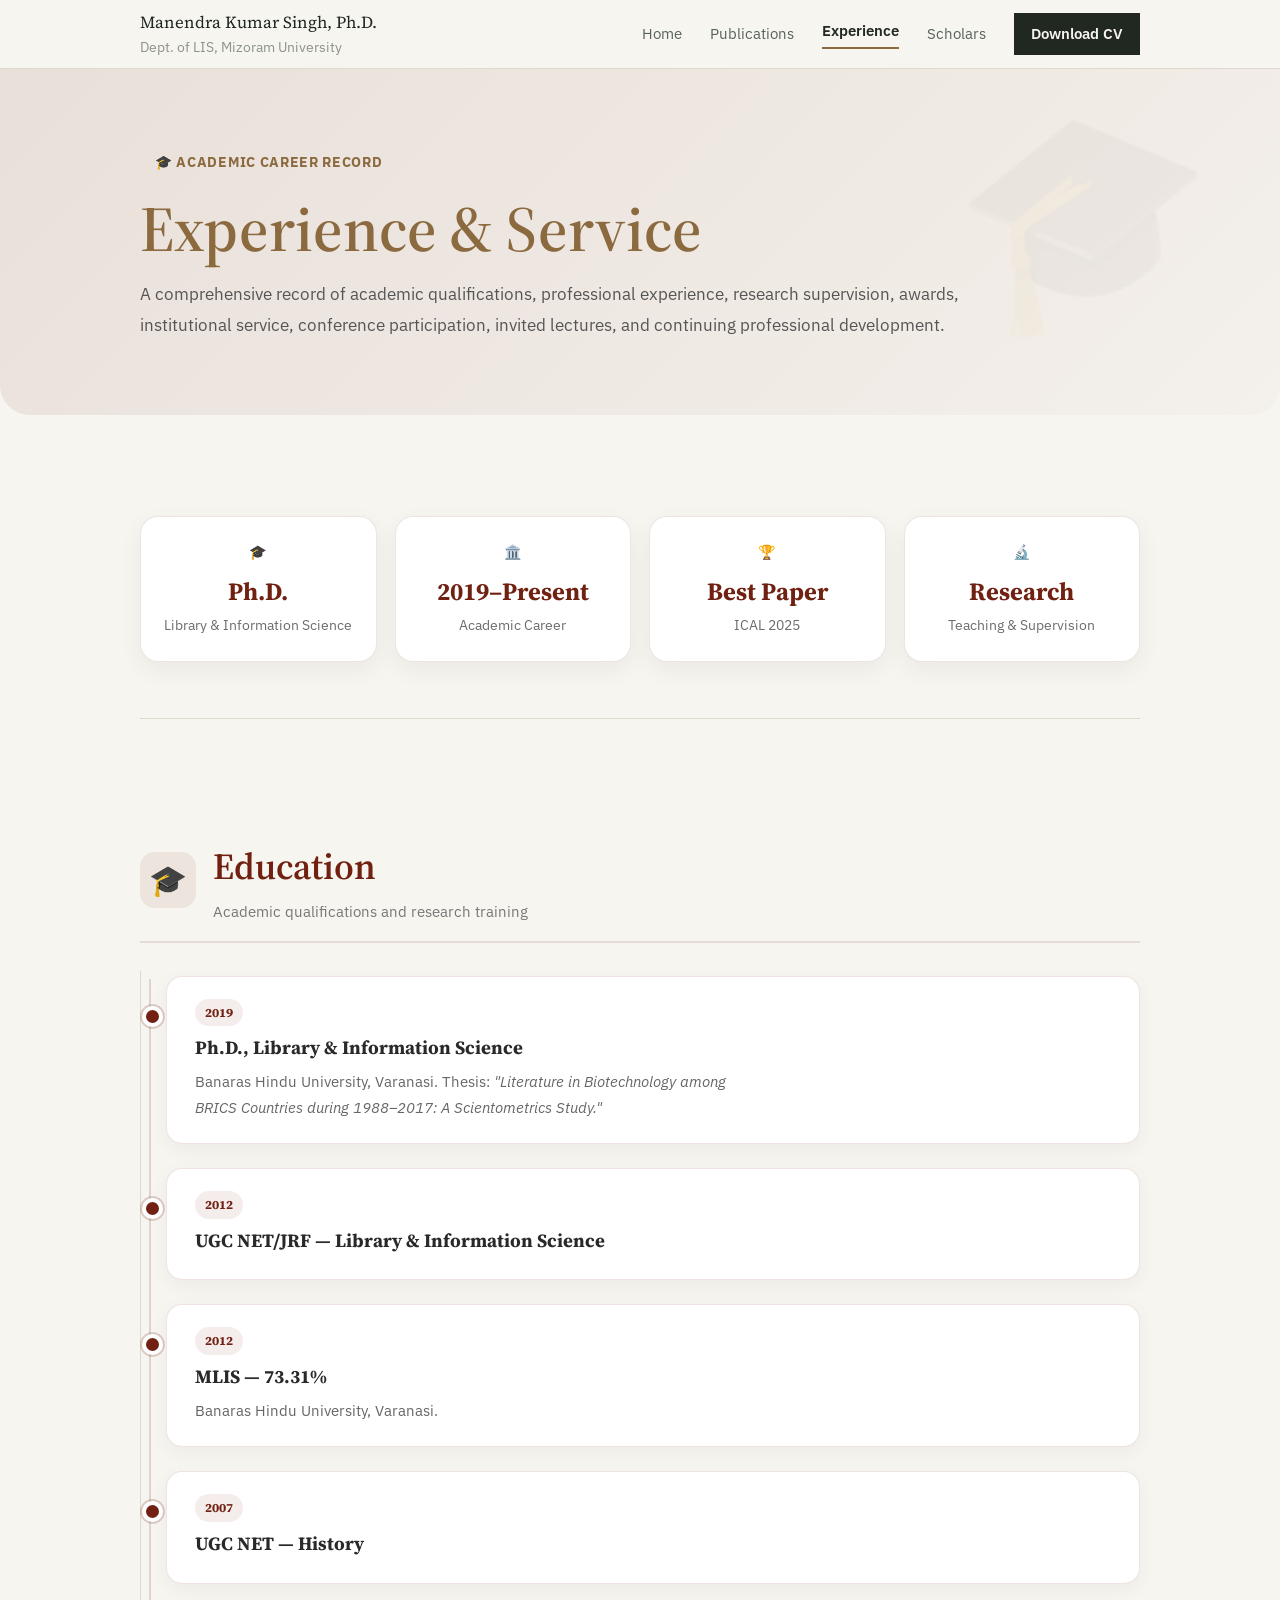
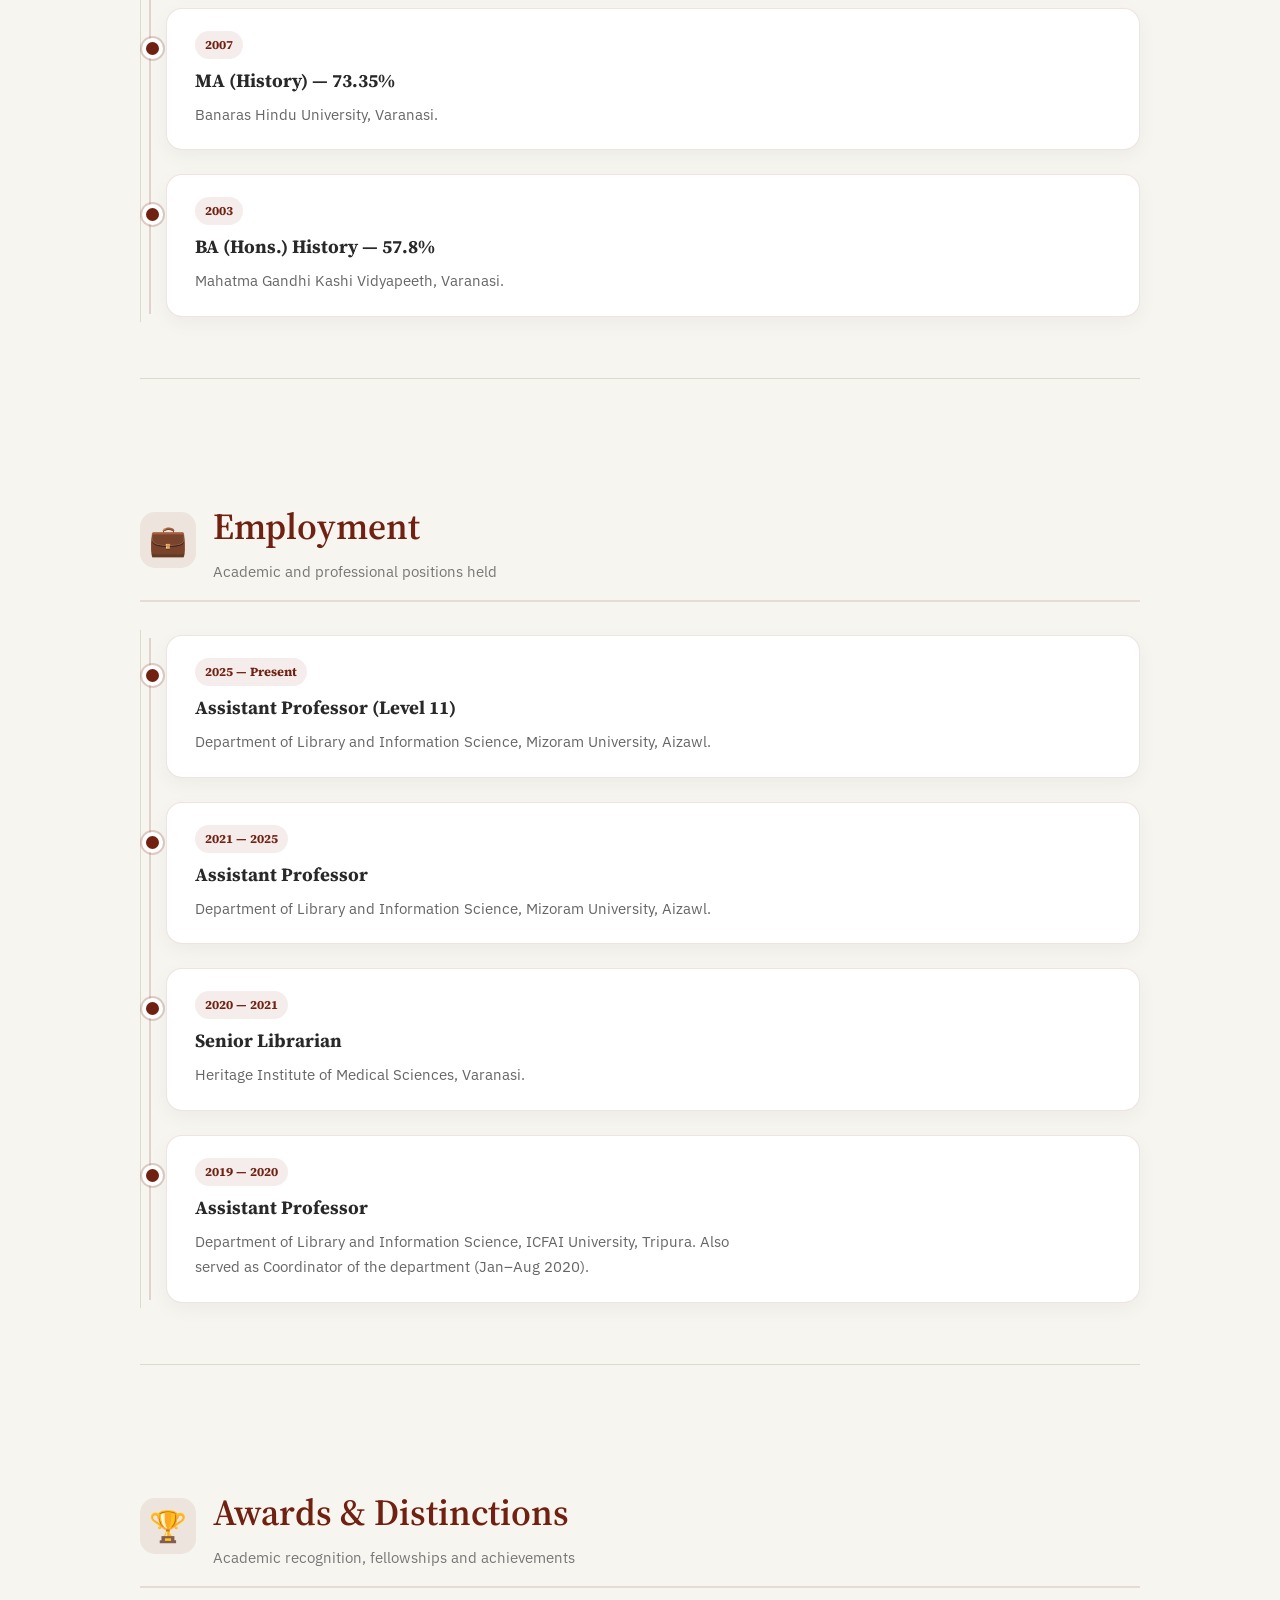
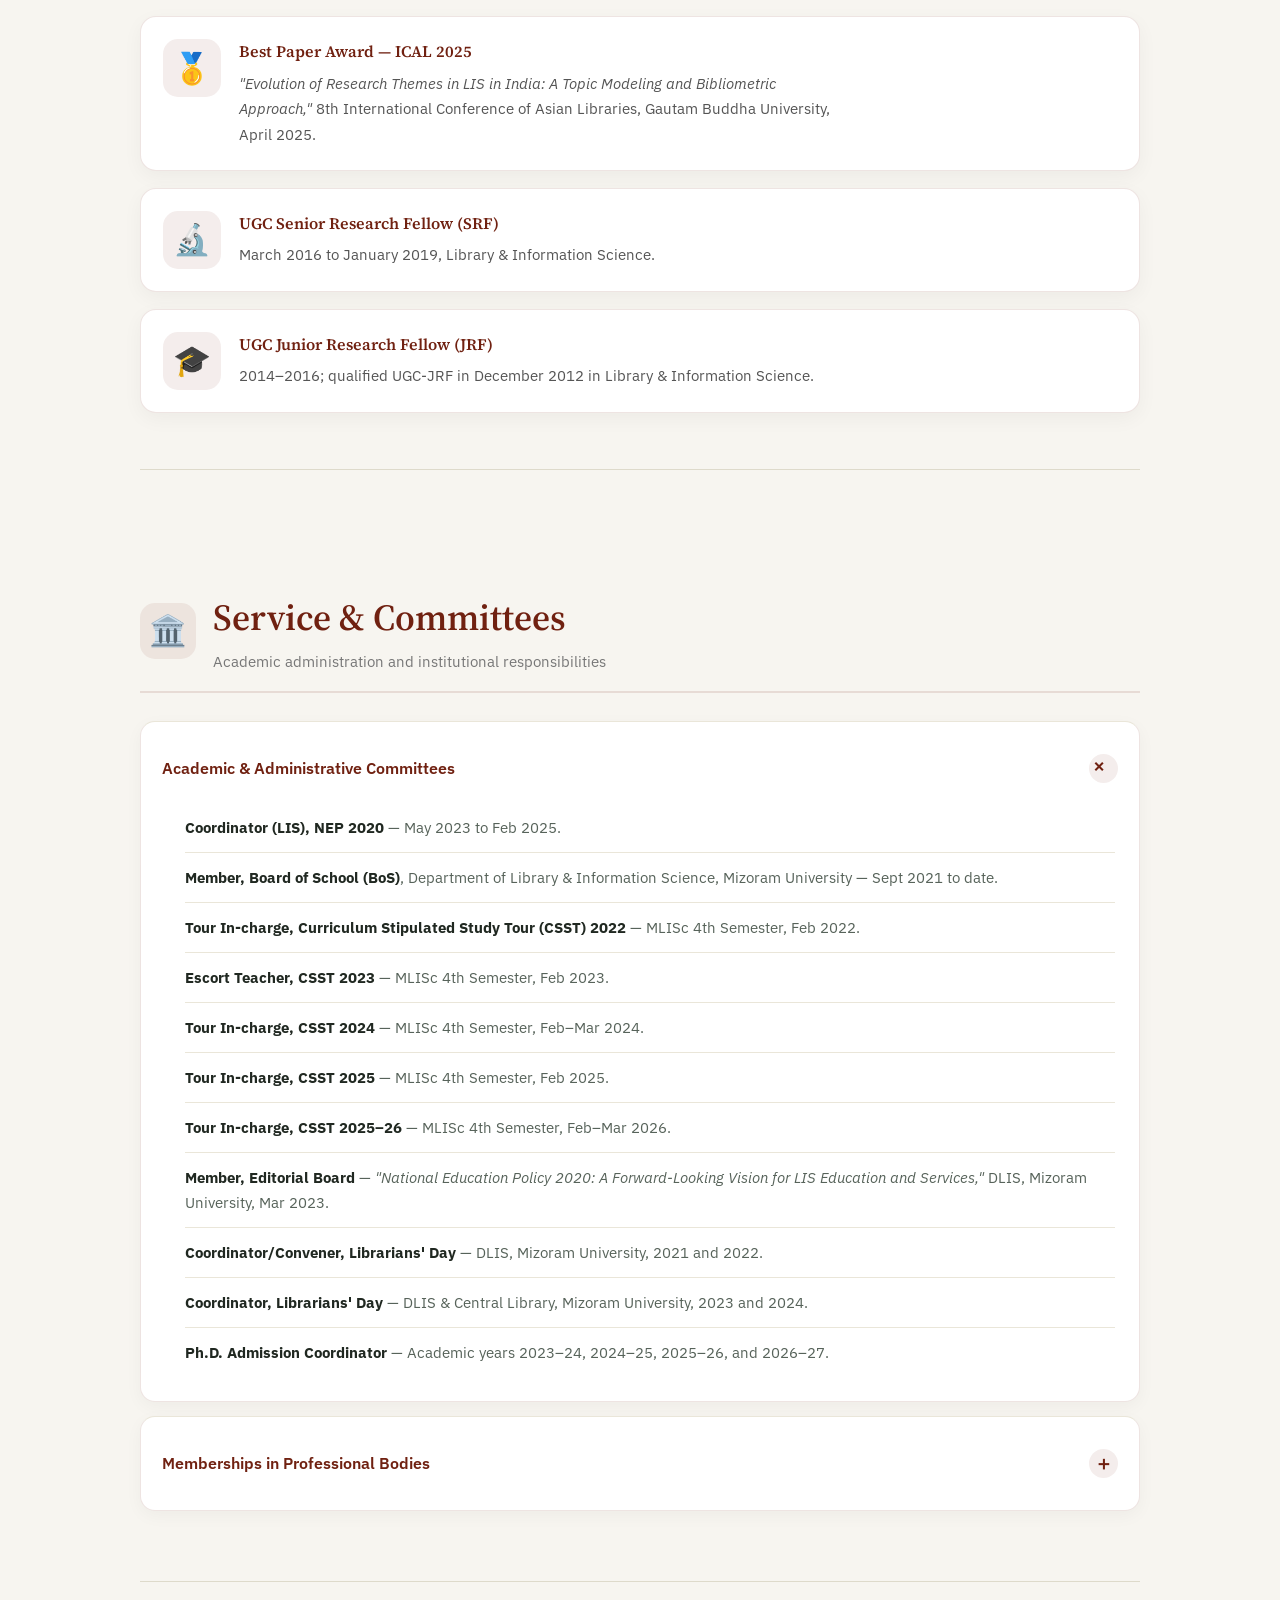
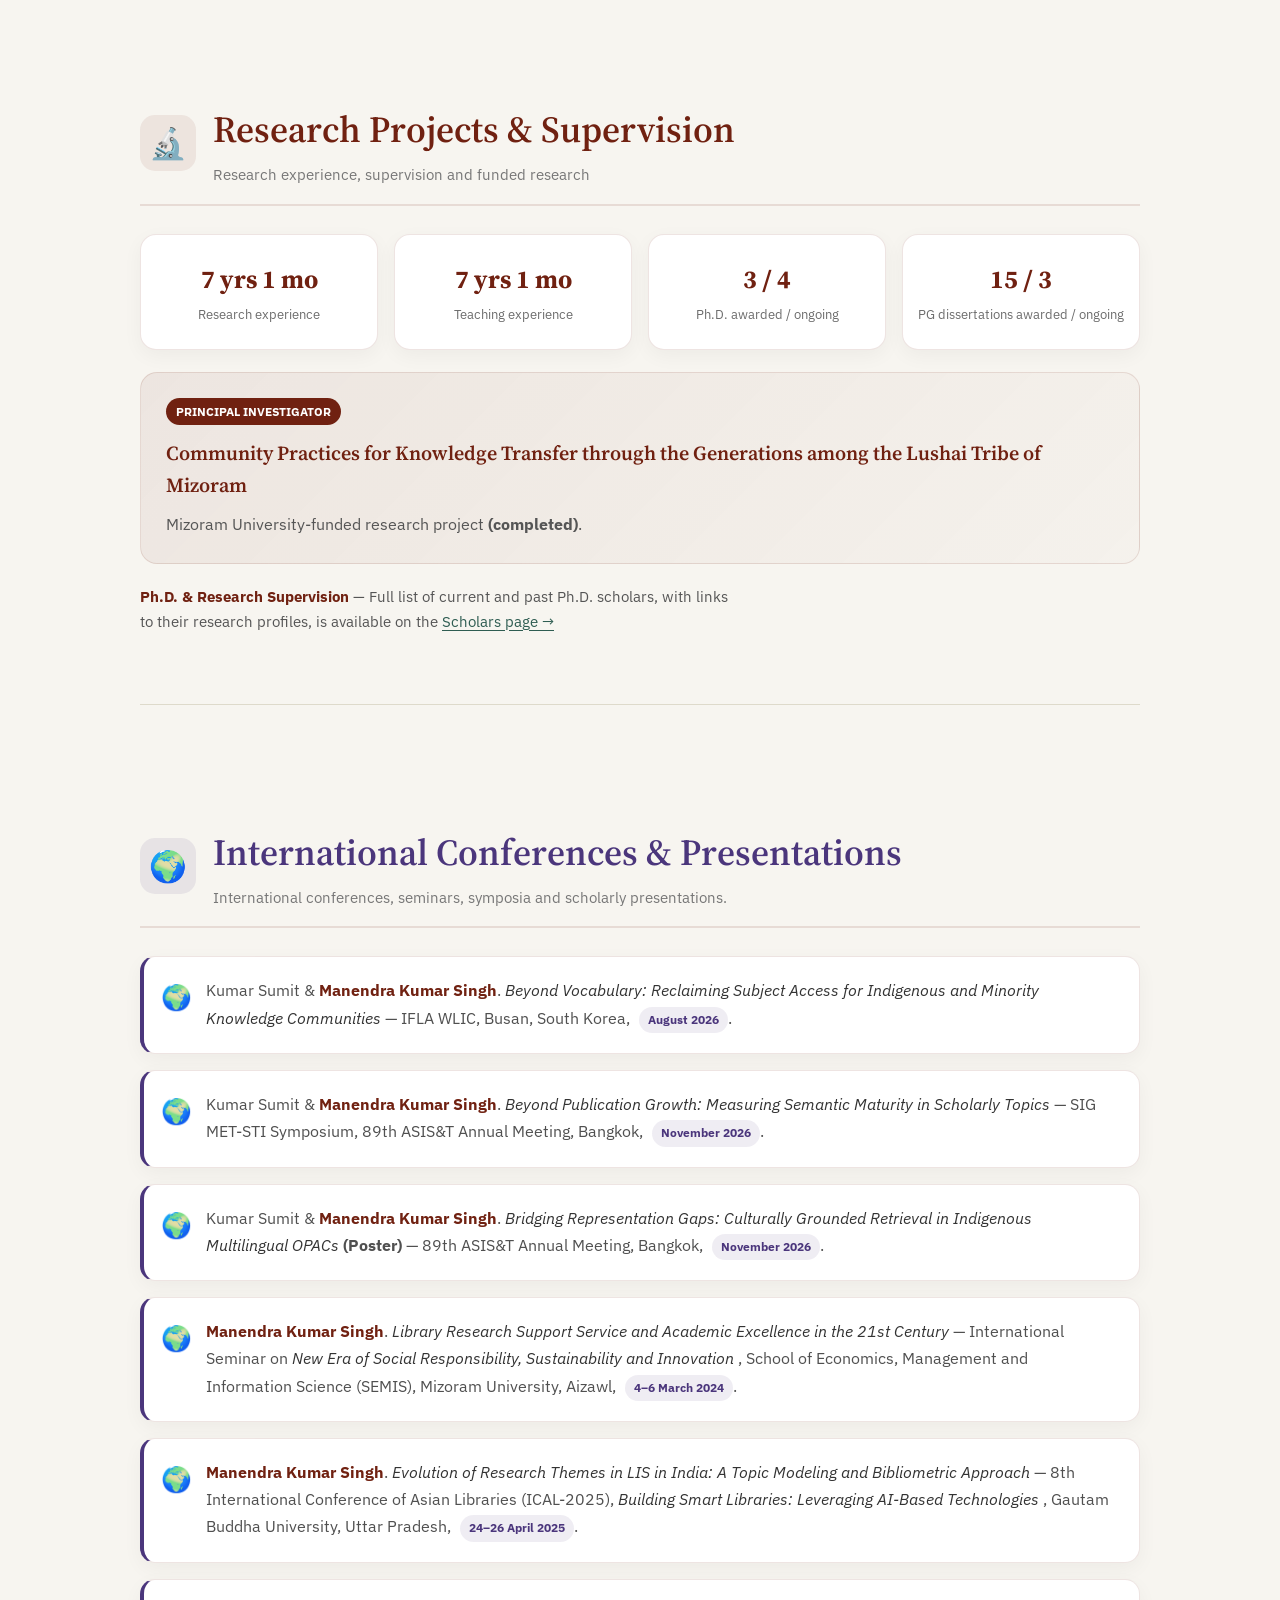
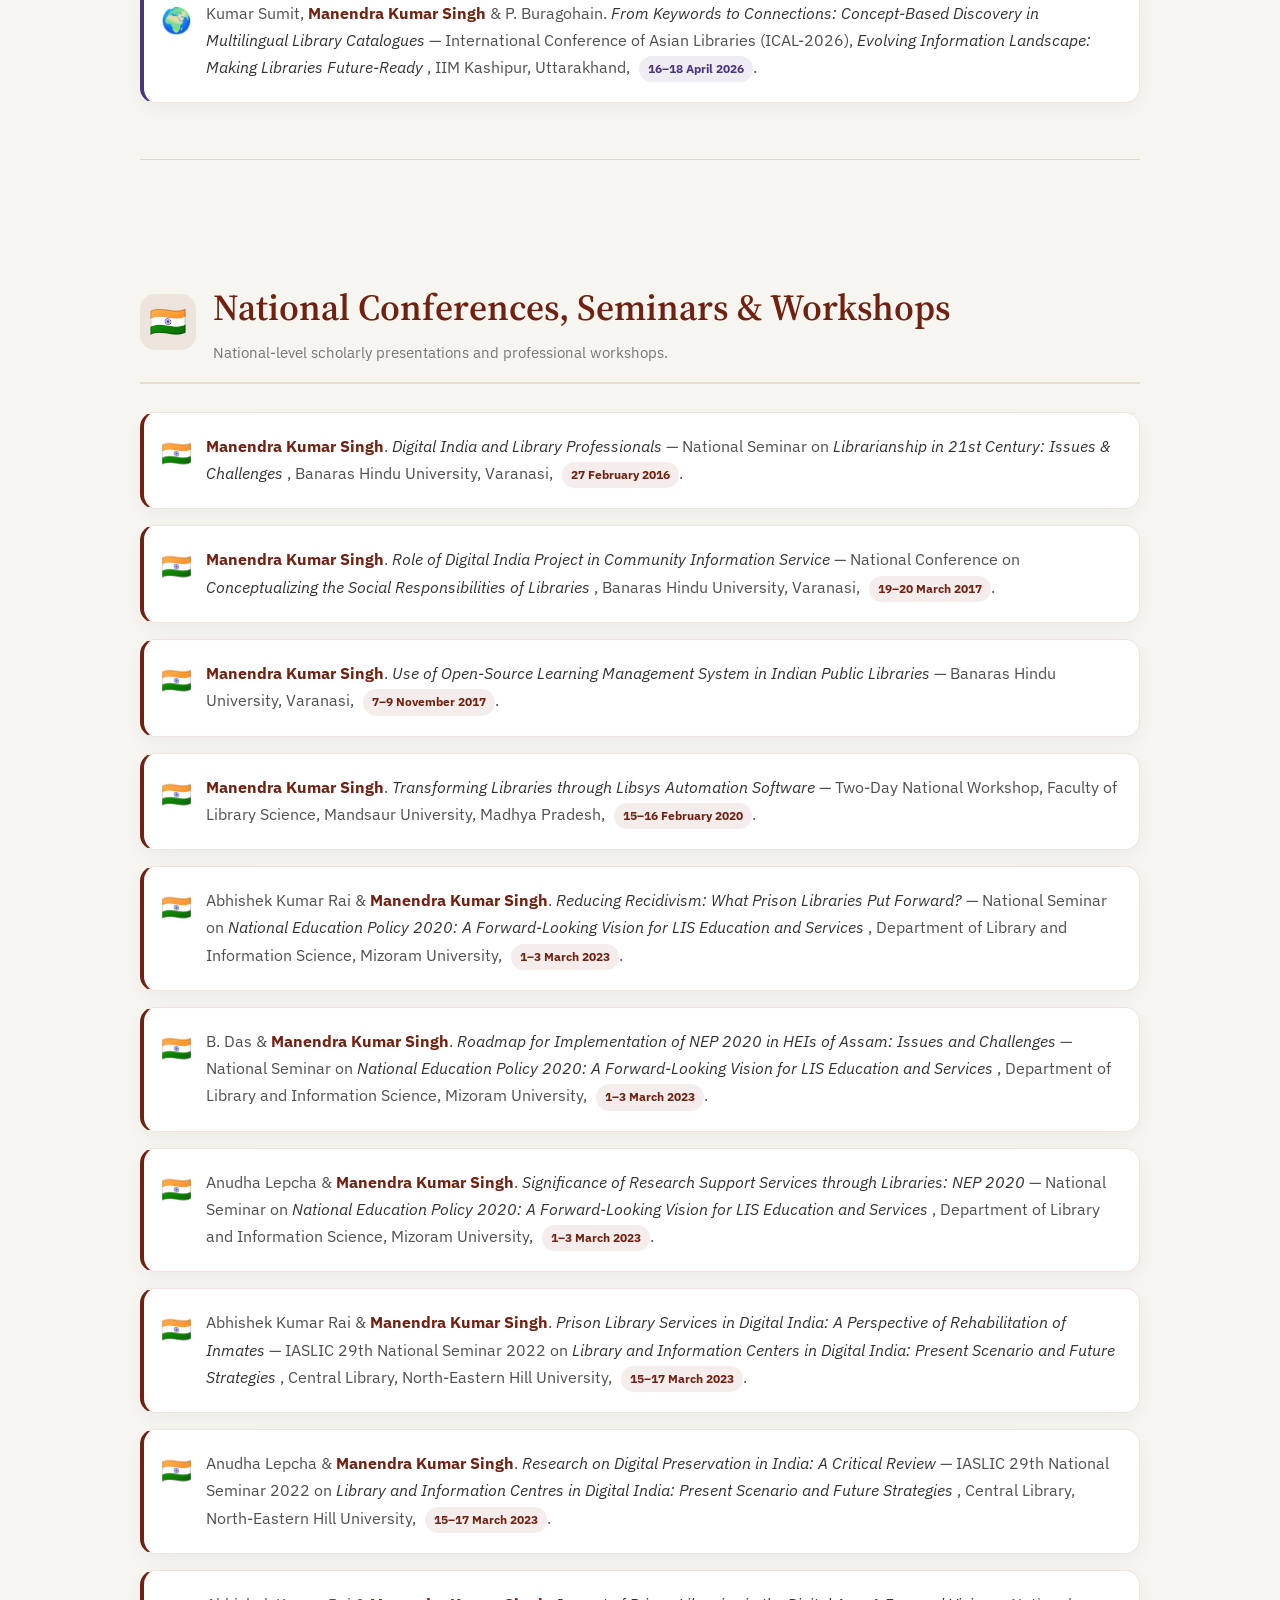
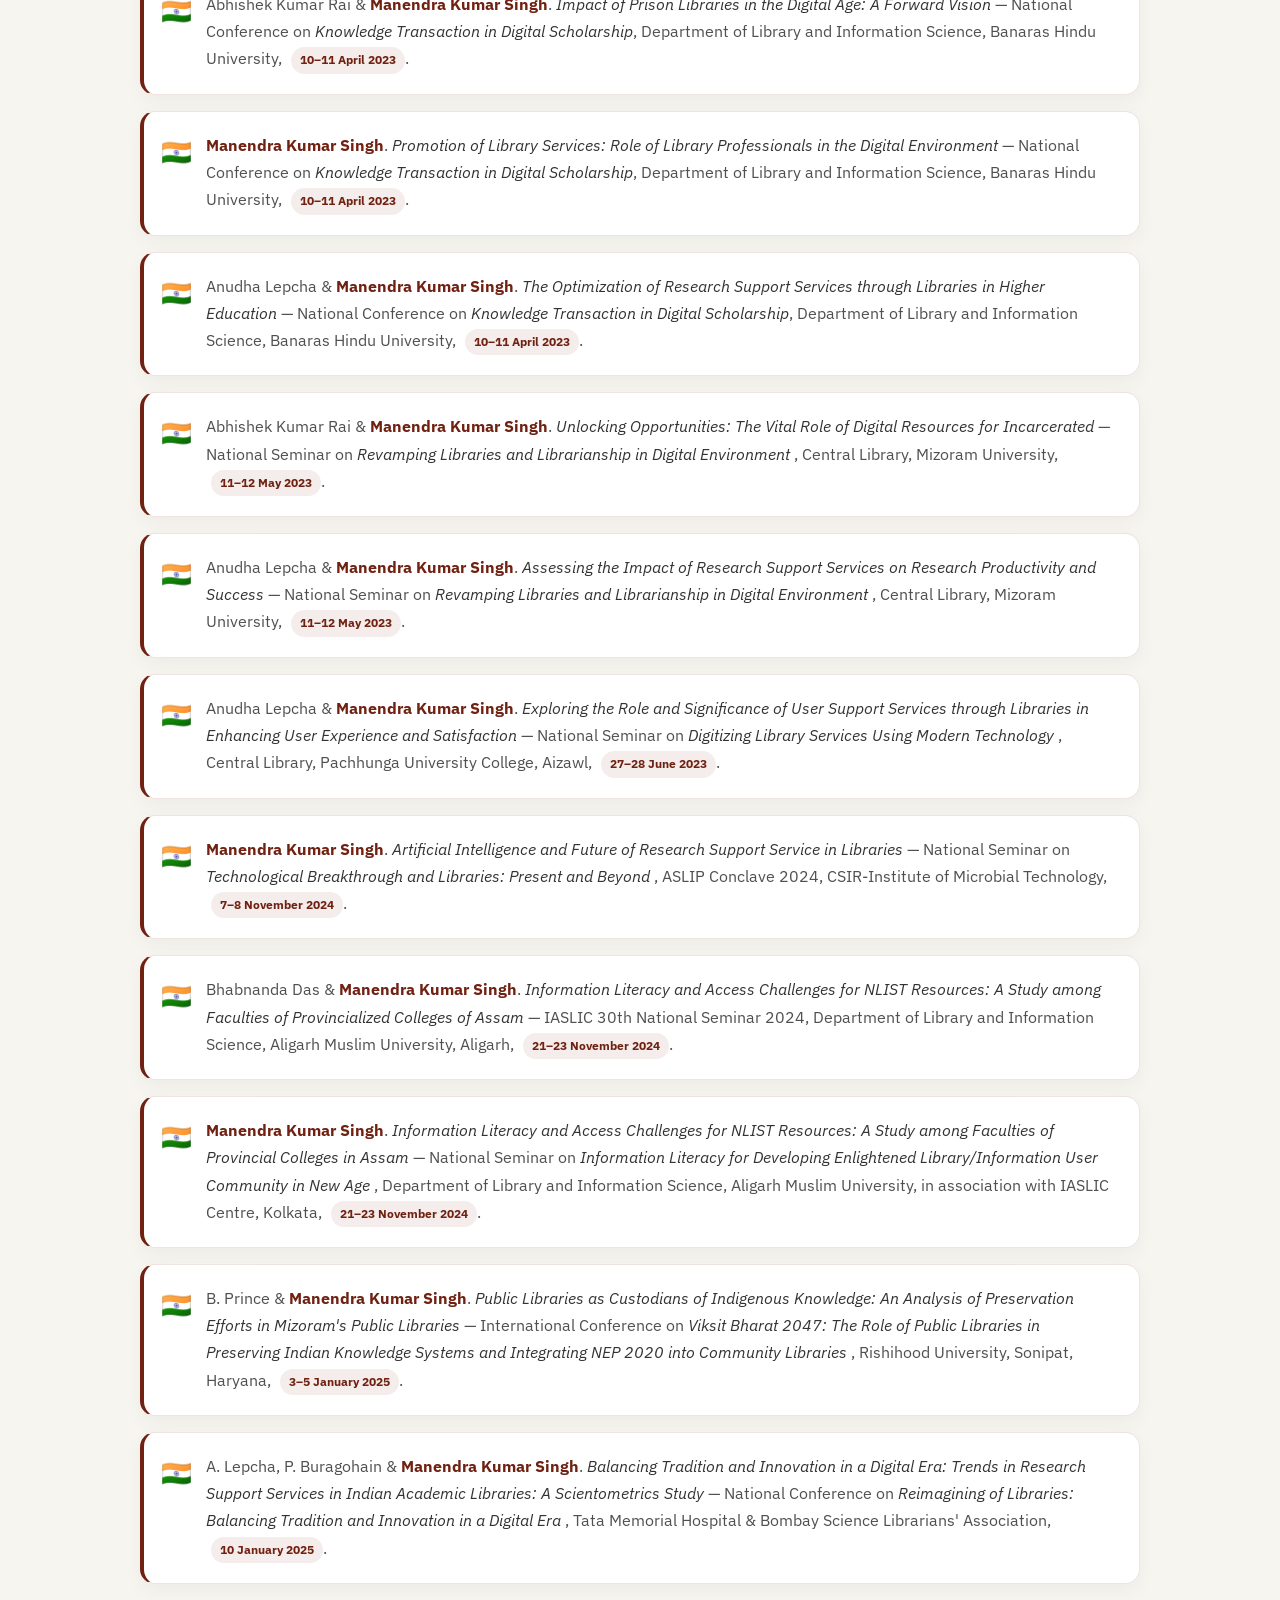
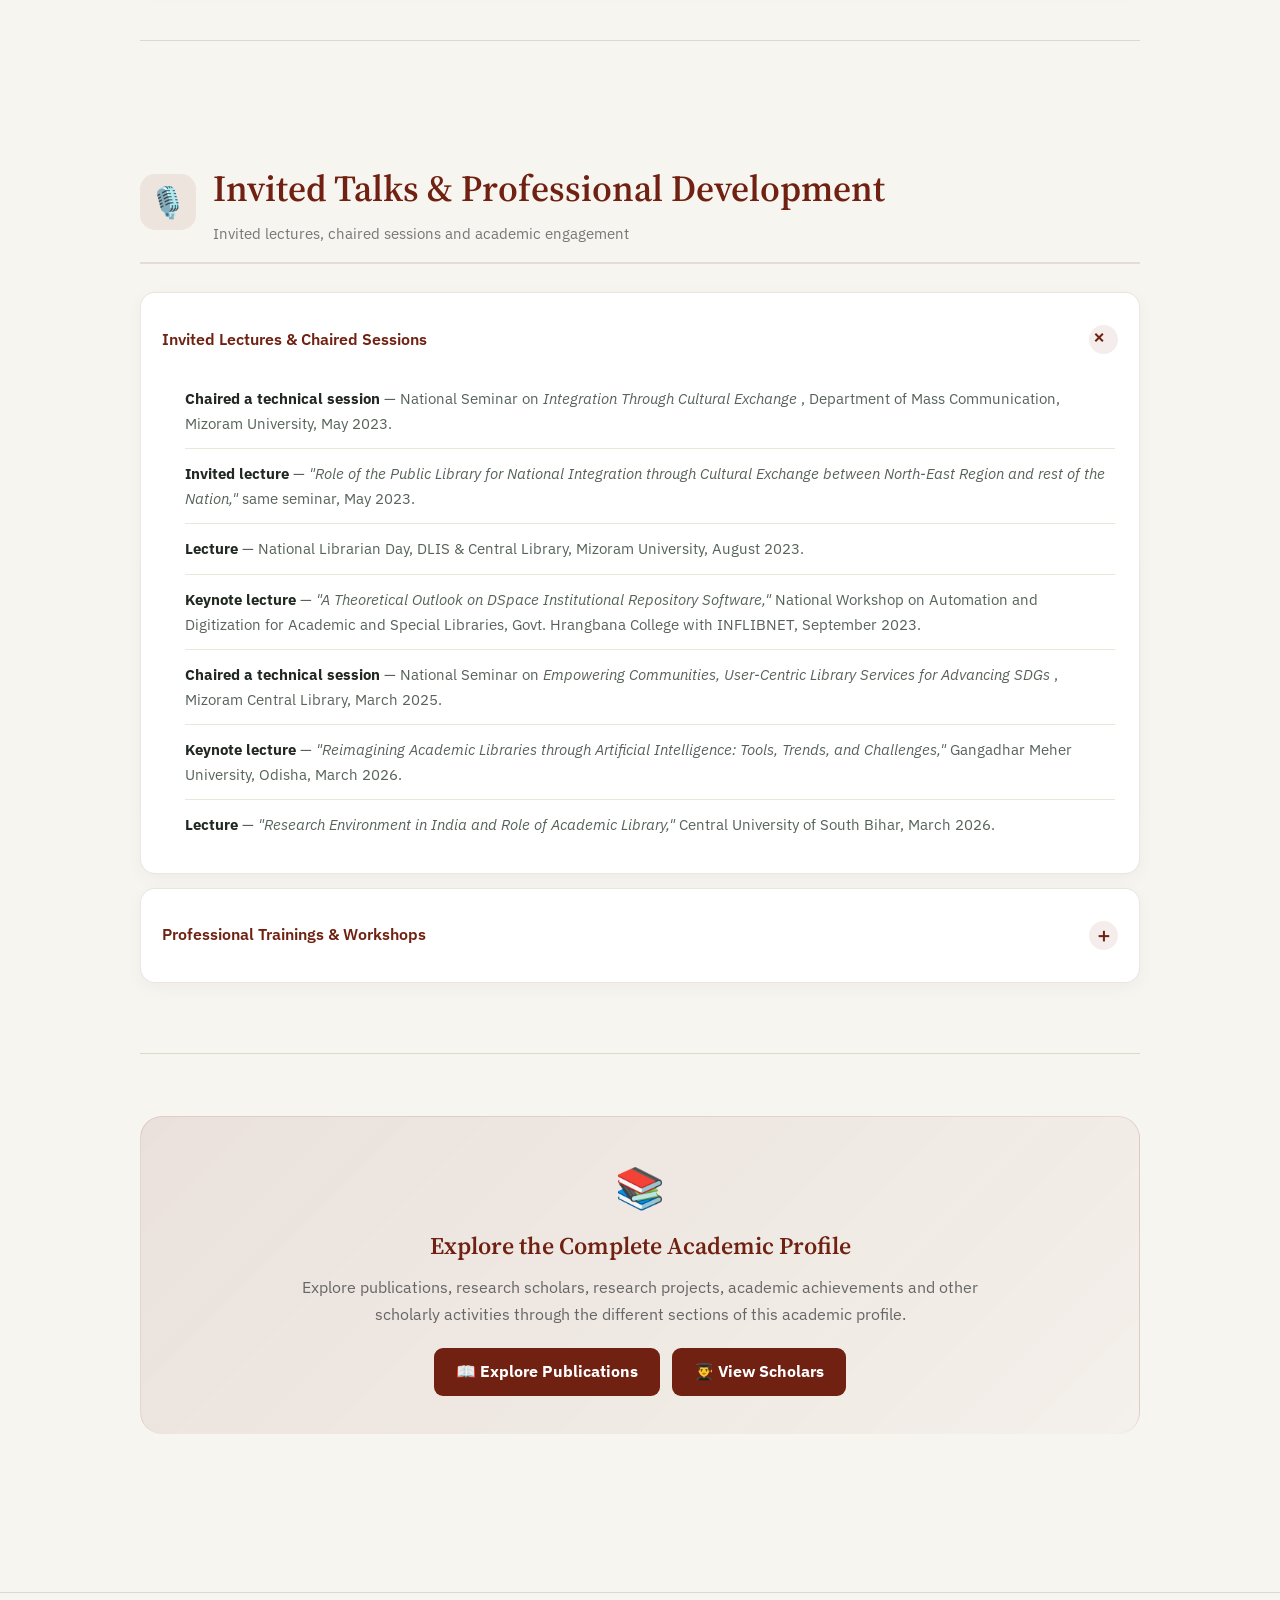
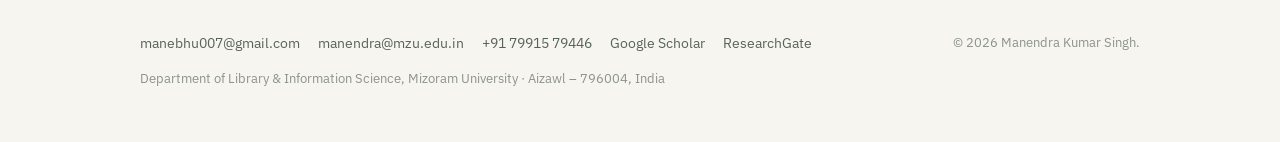
==== commit f3a09161: "Update experience details and remove presentations Removed two presentations by Manendra Kumar Singh" ====
--- a/experience.html
+++ b/experience.html
@@ -891,7 +891,7 @@
       </div>
 
       <div class="tl-detail">
-        MGKV, Varanasi.
+        Mahatma Gandhi Kashi Vidyapeeth, Varanasi.
       </div>
     </li>
 
@@ -1382,57 +1382,6 @@
 
     </li>
 
-
-    <li>
-
-      <strong>Manendra Kumar Singh</strong>.
-
-      <em>
-        Filling Information Gaps of Prisoners through
-        Prison Libraries: A Review
-      </em>
-      —
-
-      International Seminar on
-      <em>
-        New Era of Social Responsibility,
-        Sustainability and Innovation
-      </em>,
-
-      SEMIS, Mizoram University, Aizawl,
-
-      <span class="presentation-year">
-        4–6 March 2024
-      </span>.
-
-    </li>
-
-
-    <li>
-
-      <strong>Manendra Kumar Singh</strong>.
-
-      <em>
-        ICT for Interdisciplinary Education through
-        Library and Information Science under NEP 2020
-      </em>
-      —
-
-      International Seminar on
-      <em>
-        New Era of Social Responsibility,
-        Sustainability and Innovation
-      </em>,
-
-      SEMIS, Mizoram University, Aizawl,
-
-      <span class="presentation-year">
-        4–6 March 2024
-      </span>.
-
-    </li>
-
-
     <li>
 
       <strong>Manendra Kumar Singh</strong>.
